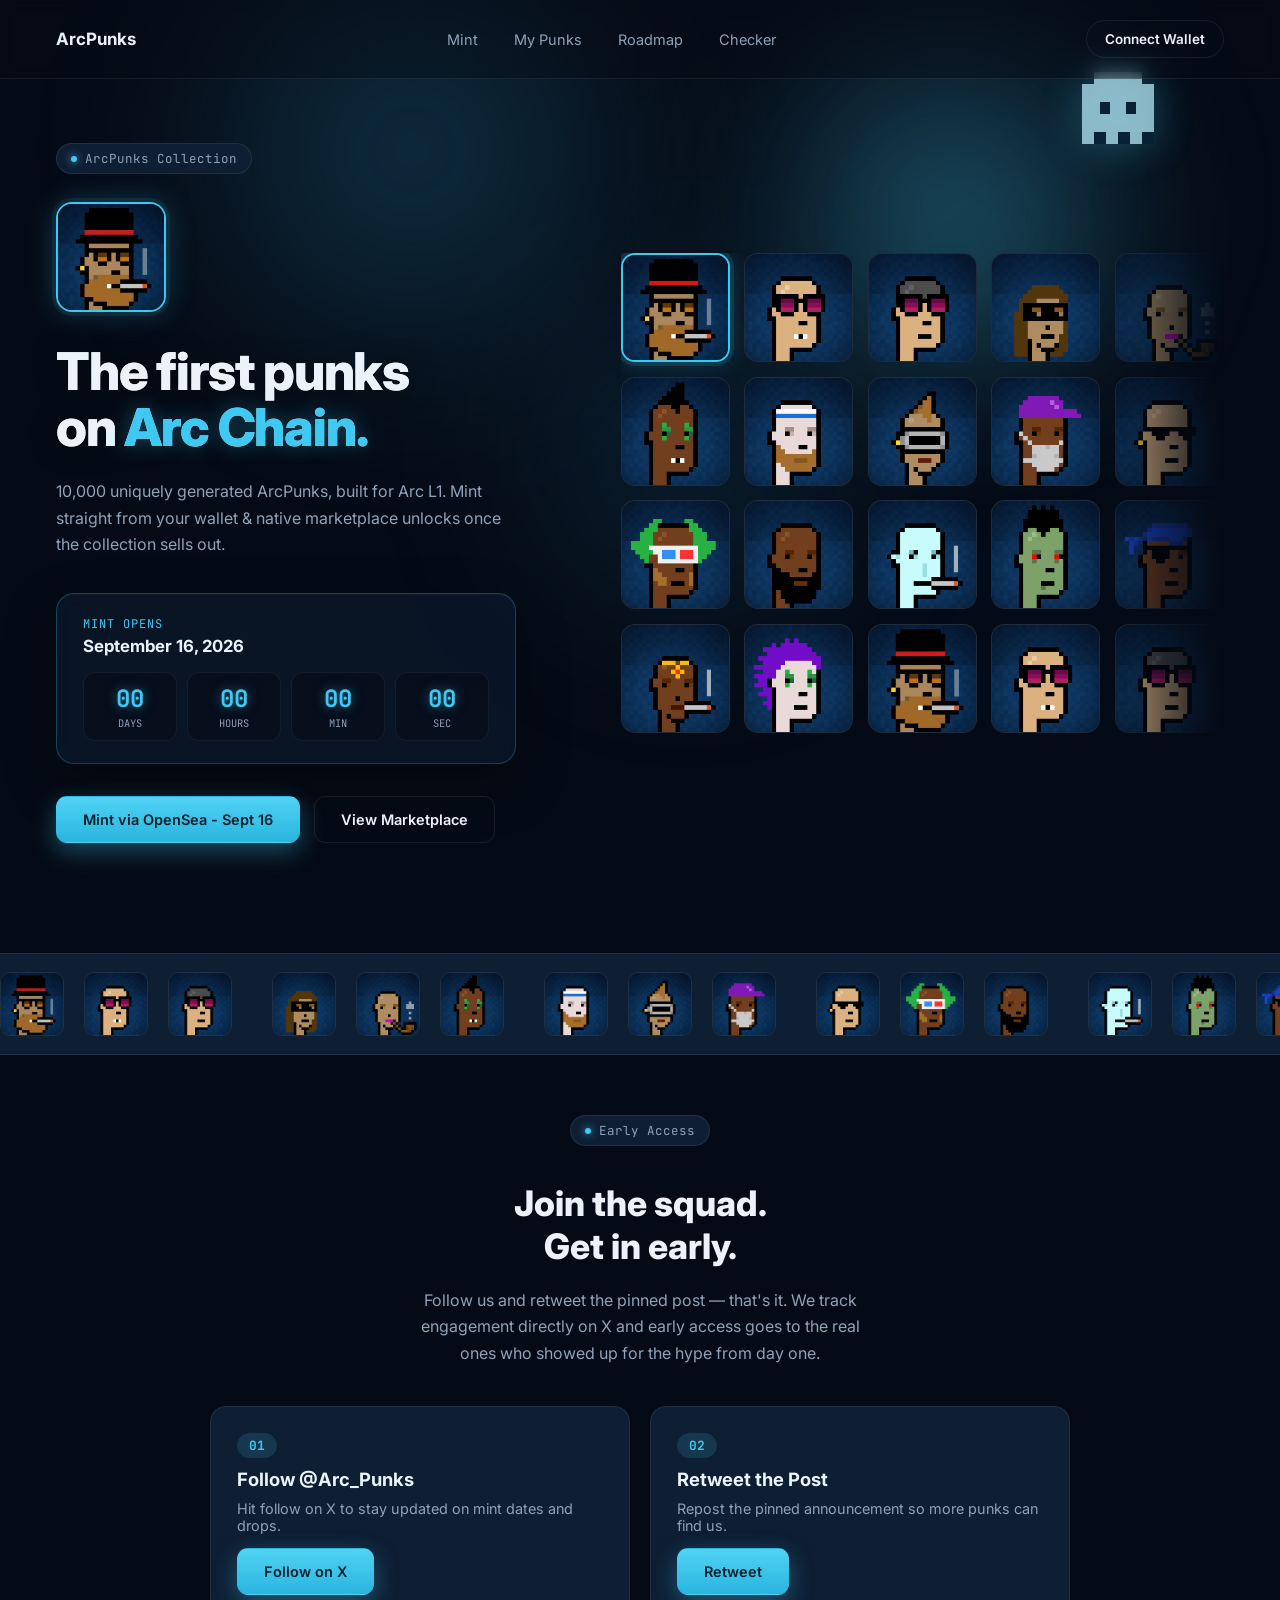
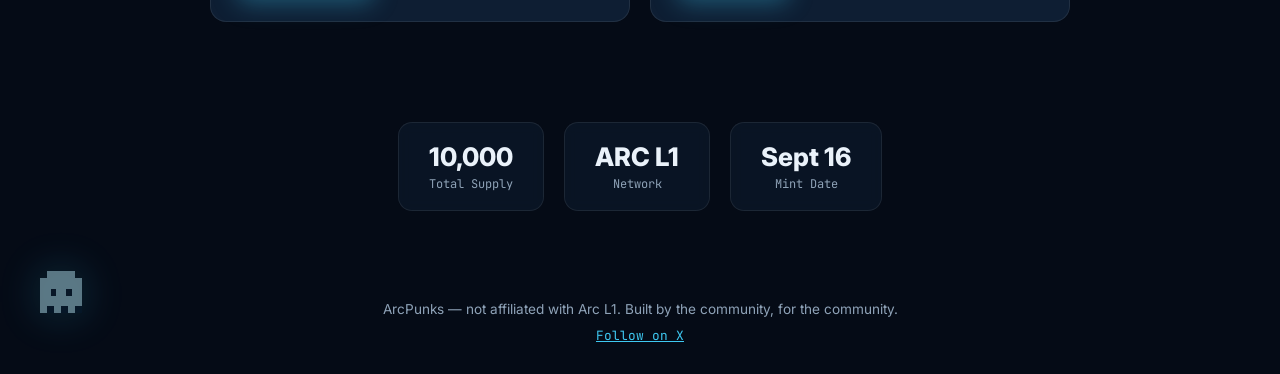
==== index.html @ 213b17a3 "Merge: keep remote versions for conflicted files" ====
<!DOCTYPE html>
<html lang="en">
<head>
  <meta charset="UTF-8">
  <meta name="viewport" content="width=device-width, initial-scale=1.0">
  <title>ArcPunks — 10,000 Punks Onchain</title>
  <link rel="icon" type="image/svg+xml" href="assets/favicon.svg">
  <link rel="preconnect" href="https://fonts.googleapis.com">
  <link href="https://fonts.googleapis.com/css2?family=Inter:wght@400;500;700;800&family=JetBrains+Mono:wght@400;500;600&display=swap" rel="stylesheet">
  <link rel="stylesheet" href="css/style.css">
  <link rel="stylesheet" href="css/home-cinematic.css">
</head>
<body>

  <div class="smoke-layer" aria-hidden="true"><span></span><span></span><span></span><span></span></div>
  <div class="wisps" id="wisps" aria-hidden="true"></div>
  <div class="ghost ghost-1" id="ghost1" aria-hidden="true"></div>
  <div class="ghost ghost-2" id="ghost2" aria-hidden="true"></div>
  <div class="sparks" id="sparks" aria-hidden="true"></div>

  <header>
    <a href="/" class="brand">ArcPunks</a>
            <nav class="nav-links" id="navLinks">
      <a href="/mint">Mint</a>
      <a href="/profile">My Punks</a>
      <a href="/roadmap">Roadmap</a>
      <a href="/whitelist">Checker</a>
    </nav>
    <button class="btn btn-outline nav-cta" id="navWalletBtn">Connect Wallet</button>
    <button class="nav-toggle" id="navToggle" aria-label="Menu">
      <span></span><span></span><span></span>
    </button>
  </header>

  <main class="hero">
    <div class="hero-content">
      <div class="eyebrow"><span class="dot"></span> ArcPunks Collection</div>

      <div class="hero-avatar">
        <img src="assets/images/punks/1.png" alt="Featured ArcPunk">
      </div>

      <h1 class="headline">The first punks<br>on <span class="accent">Arc Chain.</span></h1>

      <p class="subcopy">
        10,000 uniquely generated ArcPunks, built for Arc L1. Mint straight from your wallet &
        native marketplace unlocks once the collection sells out.
      </p>

      <div class="countdown-card">
        <p class="countdown-label">Mint opens</p>
        <p class="countdown-date">September 16, 2026</p>
        <div class="countdown-grid" id="countdownGrid">
          <div class="countdown-unit"><span class="countdown-value" id="cdDays">--</span><span class="countdown-unit-label">Days</span></div>
          <div class="countdown-unit"><span class="countdown-value" id="cdHours">--</span><span class="countdown-unit-label">Hours</span></div>
          <div class="countdown-unit"><span class="countdown-value" id="cdMinutes">--</span><span class="countdown-unit-label">Min</span></div>
          <div class="countdown-unit"><span class="countdown-value" id="cdSeconds">--</span><span class="countdown-unit-label">Sec</span></div>
        </div>
      </div>

      <div class="hero-actions">
        <a href="/mint" class="btn btn-primary">Mint via OpenSea - Sept 16</a>
        <a href="/marketplace" class="btn btn-outline">View Marketplace</a>
      </div>
    </div>

    <div class="grid-wrap">
      <div class="punk-grid" id="punkGrid"></div>
    </div>
  </main>

  <section class="marquee-wrap">
    <div class="marquee-track" id="marqueeTrack"></div>
  </section>

  <section class="community-section">
    <div class="eyebrow" style="justify-content:center; margin: 0 auto 20px;"><span class="dot"></span> Early Access</div>
    <h2 class="community-title">Join the squad.<br><span class="accent">Get in early.</span></h2>
    <p class="subcopy community-subcopy">
      Follow us and retweet the pinned post — that's it. We track engagement directly on X
      and early access goes to the real ones who showed up for the hype from day one.
    </p>

    <div class="community-cards">
      <a href="https://x.com/Arc_Punks" target="_blank" rel="noopener noreferrer" class="community-card">
        <span class="community-step">01</span>
        <h3>Follow @Arc_Punks</h3>
        <p>Hit follow on X to stay updated on mint dates and drops.</p>
        <span class="btn btn-primary community-btn">Follow on X</span>
      </a>

      <a href="https://x.com/Arc_Punks/status/2045329020724658483" target="_blank" rel="noopener noreferrer" class="community-card">
        <span class="community-step">02</span>
        <h3>Retweet the Post</h3>
        <p>Repost the pinned announcement so more punks can find us.</p>
        <span class="btn btn-primary community-btn">Retweet</span>
      </a>
    </div>
  </section>

  <section class="stats">
    <div class="stat">
      <span class="stat-value">10,000</span>
      <span class="stat-label">Total Supply</span>
    </div>
    <div class="stat">
      <span class="stat-value">ARC L1</span>
      <span class="stat-label">Network</span>
    </div>
    <div class="stat">
      <span class="stat-value">Sept 16</span>
      <span class="stat-label">Mint Date</span>
    </div>
  </section>

  <footer class="footer">
    <p>ArcPunks — not affiliated with Arc L1. Built by the community, for the community.</p>
    <a href="https://x.com/Arc_Punks" target="_blank" rel="noopener noreferrer" class="footer-social">Follow on X</a>
  </footer>

  <script src="js/effects.js"></script>
  <script src="js/wallet.js"></script>
  <script src="js/main.js"></script>
  <script src="js/home-cinematic.js"></script>
  <script src="js/countdown.js"></script>
  <script src="js/nav.js"></script>
</body>
</html>
---- css/style.css ----
* { box-sizing: border-box; margin: 0; padding: 0; }

:root {
  --bg-0: #050b16;
  --panel: #0e1e33;
  --panel-2: #0c1a2c;
  --line: rgba(255,255,255,0.08);
  --cyan: #3ec9f2;
  --cyan-soft: rgba(62,201,242,0.15);
  --text: #eaf2fa;
  --text-dim: #8fa3b8;
  --text-dimmer: #5f7285;
  --font-body: 'Inter', -apple-system, BlinkMacSystemFont, 'Segoe UI', sans-serif;
  --font-mono: 'JetBrains Mono', monospace;
}

html, body { background: var(--bg-0); color: var(--text); font-family: var(--font-body); min-height: 100vh; }
body { overflow-x: hidden; position: relative; }
a { color: inherit; text-decoration: none; }
button { font-family: inherit; }

/* ===== Ambient effects ===== */
.smoke-layer { position: fixed; inset: 0; z-index: 0; pointer-events: none; overflow: hidden; }
.smoke-layer span { position: absolute; border-radius: 50%; filter: blur(60px); mix-blend-mode: screen; opacity: 0.7; will-change: transform; }
.smoke-layer span:nth-child(1){ width:620px; height:620px; top:-160px; left:8%; background:radial-gradient(circle, rgba(30,110,140,0.55), transparent 65%); animation: drift1 26s ease-in-out infinite; }
.smoke-layer span:nth-child(2){ width:520px; height:520px; top:-60px; right:6%; background:radial-gradient(circle, rgba(45,150,180,0.5), transparent 65%); animation: drift2 32s ease-in-out infinite; }
.smoke-layer span:nth-child(3){ width:480px; height:480px; top:220px; left:35%; background:radial-gradient(circle, rgba(20,80,110,0.45), transparent 65%); animation: drift3 38s ease-in-out infinite; }
.smoke-layer span:nth-child(4){ width:400px; height:400px; top:40px; left:60%; background:radial-gradient(circle, rgba(62,201,242,0.28), transparent 65%); animation: drift1 22s ease-in-out infinite reverse; }

@keyframes drift1{ 0%,100%{transform:translate(0,0) scale(1);} 50%{transform:translate(40px,30px) scale(1.08);} }
@keyframes drift2{ 0%,100%{transform:translate(0,0) scale(1);} 50%{transform:translate(-50px,40px) scale(1.1);} }
@keyframes drift3{ 0%,100%{transform:translate(0,0) scale(1);} 50%{transform:translate(30px,-35px) scale(1.05);} }

.wisps { position: fixed; inset: 0; z-index: 1; pointer-events: none; overflow: hidden; }
.wisps span {
  position: absolute; bottom: -200px; border-radius: 50%; filter: blur(38px);
  mix-blend-mode: screen;
  background: radial-gradient(circle, rgba(120,210,235,0.35), rgba(60,150,180,0.12) 55%, transparent 75%);
  opacity: 0; animation-name: smokeRise; animation-timing-function: ease-in-out; animation-iteration-count: infinite;
}
@keyframes smokeRise{
  0%{ transform:translateY(0) translateX(0) scale(0.8) rotate(0deg); opacity:0; }
  12%{ opacity:0.55; }
  50%{ transform:translateY(-55vh) translateX(var(--wdrift,40px)) scale(1.25) rotate(6deg); opacity:0.4; }
  85%{ opacity:0.15; }
  100%{ transform:translateY(-115vh) translateX(calc(var(--wdrift,40px)*2)) scale(1.6) rotate(-4deg); opacity:0; }
}

.ghost { position: absolute; z-index: 1; pointer-events: none; filter: drop-shadow(0 0 22px rgba(62,201,242,0.45)); opacity: 0.85; }
.ghost svg { display: block; }
.ghost-1 { width: 120px; top: 60px; right: 8%; animation: floaty1 9s ease-in-out infinite; }
.ghost-2 { width: 70px; bottom: 40px; left: 2%; opacity: 0.55; animation: floaty2 11s ease-in-out infinite; }
@keyframes floaty1{ 0%,100%{transform:translateY(0) translateX(0) rotate(0deg);} 50%{transform:translateY(-22px) translateX(10px) rotate(2deg);} }
@keyframes floaty2{ 0%,100%{transform:translateY(0) translateX(0);} 50%{transform:translateY(18px) translateX(-8px);} }

.sparks { position: fixed; inset: 0; z-index: 1; pointer-events: none; overflow: hidden; }
.sparks span {
  position: absolute; bottom: -20px; width: 4px; height: 4px; border-radius: 50%;
  background: var(--cyan); box-shadow: 0 0 8px 2px rgba(62,201,242,0.8);
  opacity: 0; animation: rise 8s linear infinite;
}
@keyframes rise{ 0%{transform:translateY(0) translateX(0); opacity:0;} 10%{opacity:0.9;} 90%{opacity:0.5;} 100%{transform:translateY(-110vh) translateX(var(--drift,20px)); opacity:0;} }

@media (prefers-reduced-motion: reduce) {
  .smoke-layer span, .wisps span, .ghost, .sparks span { animation: none !important; }
}

header, main, footer { position: relative; z-index: 2; }

/* ===== Nav ===== */
header { display: flex; align-items: center; justify-content: space-between; padding: 20px 56px; border-bottom: 1px solid var(--line); flex-wrap: wrap; gap: 14px; }
.brand { display: flex; align-items: center; gap: 10px; font-weight: 700; font-size: 17px; }
.brand-mark {
  width: 34px; height: 34px; border-radius: 9px;
  background: linear-gradient(145deg,#123a52,#0a2032);
  border: 1px solid rgba(62,201,242,0.4);
  display: flex; align-items: center; justify-content: center;
  box-shadow: 0 0 16px rgba(62,201,242,0.25);
}
.brand-mark svg { width: 18px; height: 18px; }

.nav-links { display: flex; gap: 36px; font-size: 14.5px; color: var(--text-dim); }
.nav-links a { position: relative; padding: 6px 0; transition: color .2s; }
.nav-links a:hover { color: var(--text); }

.btn {
  display: inline-flex; align-items: center; gap: 8px;
  padding: 14px 26px; border-radius: 11px; font-size: 14.5px; font-weight: 600;
  cursor: pointer; border: 1px solid transparent;
  transition: transform .15s ease, box-shadow .15s ease, background .15s ease;
}
.btn:active { transform: scale(0.97); }
.btn-primary { background: linear-gradient(180deg,#4fd3f5,#2ab4de); color: #04202b; box-shadow: 0 8px 24px rgba(62,201,242,0.35); }
.btn-primary:hover { box-shadow: 0 10px 28px rgba(62,201,242,0.5); transform: translateY(-1px); }
.btn-outline { background: transparent; border: 1px solid var(--line); color: var(--text); }
.btn-outline:hover { border-color: rgba(255,255,255,0.25); background: rgba(255,255,255,0.03); }

.nav-cta { padding: 10px 18px; border-radius: 999px; font-size: 13.5px; background: var(--panel); }

.nav-toggle { display: none; flex-direction: column; gap: 5px; background: transparent; border: none; cursor: pointer; padding: 8px; }
.nav-toggle span { width: 24px; height: 2px; background: var(--text); border-radius: 2px; }

@media (max-width: 1080px) {
  header { padding: 18px 24px; }
  .nav-toggle { display: flex; }
  .nav-links { display: none; width: 100%; flex-direction: column; gap: 16px; padding-top: 14px; border-top: 1px solid var(--line); }
  .nav-links.open { display: flex; }
}

/* ===== Hero ===== */
main.hero { display: grid; grid-template-columns: 1fr 1.15fr; gap: 40px; padding: 64px 56px 90px; align-items: center; max-width: 1440px; margin: 0 auto; }

.eyebrow {
  display: inline-flex; align-items: center; gap: 8px;
  background: var(--panel); border: 1px solid var(--line);
  padding: 6px 14px; border-radius: 999px; font-size: 12.5px; color: var(--text-dim);
  margin-bottom: 28px; font-family: var(--font-mono);
}
.eyebrow .dot { width: 6px; height: 6px; border-radius: 50%; background: var(--cyan); box-shadow: 0 0 8px var(--cyan); }

.hero-avatar {
  width: 110px; height: 110px; border-radius: 16px; border: 2px solid var(--cyan);
  box-shadow: 0 0 0 4px rgba(62,201,242,0.08), 0 0 30px rgba(62,201,242,0.25);
  margin-bottom: 32px; overflow: hidden;
}
.hero-avatar img { display: block; width: 100%; height: 100%; object-fit: cover; }

.headline { font-size: 52px; line-height: 1.08; font-weight: 800; letter-spacing: -1.2px; margin-bottom: 22px; color: var(--text); }
.headline .accent { color: var(--cyan); }

.subcopy { color: var(--text-dim); font-size: 16px; line-height: 1.65; max-width: 460px; margin-bottom: 36px; }

.hero-actions { display: flex; gap: 14px; flex-wrap: wrap; }

/* ===== Grid of punks ===== */
.grid-wrap { position: relative; -webkit-mask-image: linear-gradient(to right, black 78%, transparent 100%); mask-image: linear-gradient(to right, black 78%, transparent 100%); }
.punk-grid { display: grid; grid-template-columns: repeat(5, 1fr); gap: 14px; }
.punk-card { aspect-ratio: 1/1; border-radius: 14px; background: var(--panel-2); border: 1px solid var(--line); overflow: hidden; position: relative; transition: transform .2s ease, border-color .2s ease; }
.punk-card:hover { transform: translateY(-3px); border-color: rgba(62,201,242,0.4); }
.punk-card.selected { border: 2px solid var(--cyan); box-shadow: 0 0 0 4px rgba(62,201,242,0.12), 0 0 24px rgba(62,201,242,0.25); }
.punk-card img { display: block; width: 100%; height: 100%; object-fit: cover; }

@media (max-width: 1080px) {
  main.hero { grid-template-columns: 1fr; padding: 48px 28px 64px; }
  .headline { font-size: 40px; }
  .grid-wrap { -webkit-mask-image: none; mask-image: none; }
  .punk-grid { grid-template-columns: repeat(4, 1fr); }
}
@media (max-width: 520px) {
  .punk-grid { grid-template-columns: repeat(3, 1fr); }
  .headline { font-size: 32px; }
  .hero-actions { flex-direction: column; }
}

/* ===== Marquee ===== */
.marquee-wrap { width: 100%; overflow: hidden; background: var(--panel); border-top: 1px solid var(--line); border-bottom: 1px solid var(--line); padding: 18px 0; margin: 20px 0; }
.marquee-track { display: flex; align-items: center; gap: 20px; width: max-content; animation: scroll-left 28s linear infinite; }
.marquee-item { width: 64px; height: 64px; object-fit: cover; border-radius: 10px; border: 1px solid var(--line); flex-shrink: 0; }
.marquee-text { font-family: var(--font-mono); font-weight: 600; font-size: 0.95rem; color: var(--cyan); text-transform: uppercase; white-space: nowrap; flex-shrink: 0; }
@keyframes scroll-left { from { transform: translateX(0); } to { transform: translateX(-50%); } }

/* ===== Stats ===== */
.stats { display: flex; justify-content: center; gap: 20px; padding: 20px 20px 60px; flex-wrap: wrap; }
.stat { text-align: center; background: var(--panel); border: 1px solid var(--line); border-radius: 14px; padding: 18px 30px; }
.stat-value { display: block; font-weight: 800; font-size: 1.6rem; color: var(--text); }
.stat-label { font-family: var(--font-mono); font-size: 0.75rem; color: var(--text-dim); }

/* ===== Community section ===== */
.community-section { max-width: 900px; margin: 0 auto; padding: 40px 20px 80px; text-align: center; }
.community-title { font-size: 2.2rem; font-weight: 800; line-height: 1.2; margin: 16px 0 20px; color: var(--text); }
.community-subcopy { margin: 0 auto 40px; text-align: center; }
.community-cards { display: grid; grid-template-columns: repeat(2, 1fr); gap: 20px; }
.community-card { display: flex; flex-direction: column; align-items: flex-start; gap: 10px; background: var(--panel); border: 1px solid var(--line); border-radius: 16px; padding: 26px; text-align: left; transition: transform .2s ease, border-color .2s ease; }
.community-card:hover { transform: translateY(-3px); border-color: rgba(62,201,242,0.4); }
.community-step { font-family: var(--font-mono); font-weight: 700; font-size: 0.8rem; background: var(--cyan-soft); color: var(--cyan); border-radius: 20px; padding: 4px 12px; }
.community-card h3 { font-size: 1.15rem; font-weight: 700; color: var(--text); }
.community-card p { font-size: 0.9rem; color: var(--text-dim); margin-bottom: 4px; }
.community-btn { margin-top: auto; }
@media (max-width: 768px) { .community-cards { grid-template-columns: 1fr; } }

/* ===== Mint page ===== */
.mint-page { max-width: 640px; margin: 0 auto; padding: 60px 20px 100px; text-align: center; }
.mint-headline { font-size: 2.6rem; }
.mint-subcopy { margin: 0 auto 40px; }
.mint-card { background: var(--panel); border: 1px solid var(--line); border-radius: 18px; padding: 32px; }
.progress-wrap { margin-bottom: 28px; }
.progress-bar { width: 100%; height: 8px; background: rgba(255,255,255,0.06); border-radius: 20px; overflow: hidden; margin-bottom: 10px; }
.progress-fill { height: 100%; background: var(--cyan); width: 0%; transition: width .4s ease; }
.progress-label { font-family: var(--font-mono); font-size: 0.8rem; color: var(--text-dim); }
.qty-selector { display: flex; align-items: center; justify-content: center; gap: 24px; margin-bottom: 24px; }
.qty-btn { width: 40px; height: 40px; border-radius: 10px; border: 1px solid var(--line); background: var(--panel-2); color: var(--text); font-size: 1.3rem; cursor: pointer; }
.qty-btn:hover { border-color: rgba(62,201,242,0.4); }
.qty-value { font-weight: 800; font-size: 1.6rem; min-width: 30px; color: var(--text); }
.price-row { display: flex; justify-content: space-between; font-family: var(--font-mono); font-size: 0.9rem; margin-bottom: 28px; color: var(--text-dim); }
.mint-btn { width: 100%; margin-bottom: 12px; justify-content: center; }
.mint-notify { margin-top: 20px; }

/* ===== Marketplace "soon" page ===== */
.soon-page { max-width: 640px; margin: 0 auto; padding: 60px 20px 60px; text-align: center; }
.soon-headline { font-size: 2.4rem; }
.soon-subcopy { margin: 0 auto 40px; }
.soon-mosaic { display: grid; grid-template-columns: repeat(10, 1fr); gap: 5px; width: 100%; max-width: 400px; height: 160px; margin: 0 auto 48px; }
.soon-mosaic div { border-radius: 8px; border: 1px solid var(--line); background: var(--panel); }

.notify-box { display: flex; gap: 12px; justify-content: center; flex-wrap: wrap; }
.notify-input { padding: 12px 18px; border-radius: 12px; border: 1px solid var(--line); background: var(--panel-2); color: var(--text); font-family: var(--font-body); min-width: 240px; }
.notify-input::placeholder { color: var(--text-dimmer); }
@media (max-width: 768px) { .notify-box { flex-direction: column; align-items: center; } .notify-input { width: 100%; max-width: 320px; } }

/* ===== Footer ===== */
.footer { text-align: center; padding: 30px 20px; color: var(--text-dim); font-size: 0.85rem; }
.footer-social { display: inline-block; margin-top: 10px; font-family: var(--font-mono); font-size: 0.8rem; color: var(--cyan); text-decoration: underline; }
/* Fix contraste bouton wallet connecté dans la nav */
.nav-cta.btn-primary {
  background: linear-gradient(180deg,#4fd3f5,#2ab4de);
  color: #04202b;
}

.nav-cta.btn-outline {
  background: transparent;
  color: var(--text);
}
/* Bouton mint desactive */
.btn-disabled {
  opacity: 0.5;
  cursor: not-allowed;
  box-shadow: none !important;
}
.btn-disabled:hover {
  transform: none !important;
}

/* ===== Countdown card ===== */
.countdown-card {
  background: rgba(14, 30, 51, 0.55);
  border: 1px solid rgba(62, 201, 242, 0.25);
  border-radius: 18px;
  padding: 22px 26px;
  margin-bottom: 32px;
  max-width: 460px;
  backdrop-filter: blur(10px);
  box-shadow: 0 20px 50px rgba(0, 0, 0, 0.35), inset 0 1px 0 rgba(255, 255, 255, 0.04);
}

.countdown-label {
  font-family: var(--font-mono);
  font-size: 0.75rem;
  color: var(--cyan);
  text-transform: uppercase;
  letter-spacing: 1px;
  margin-bottom: 4px;
}

.countdown-date {
  font-weight: 700;
  font-size: 1.05rem;
  color: var(--text);
  margin-bottom: 16px;
}

.countdown-grid {
  display: grid;
  grid-template-columns: repeat(4, 1fr);
  gap: 10px;
}

.countdown-unit {
  display: flex;
  flex-direction: column;
  align-items: center;
  background: rgba(5, 6, 15, 0.4);
  border: 1px solid rgba(255, 255, 255, 0.06);
  border-radius: 12px;
  padding: 10px 4px;
}

.countdown-value {
  font-family: var(--font-mono);
  font-weight: 700;
  font-size: 1.5rem;
  color: var(--cyan);
  text-shadow: 0 0 12px rgba(62, 201, 242, 0.5);
}

.countdown-unit-label {
  font-family: var(--font-mono);
  font-size: 0.65rem;
  color: var(--text-dim);
  text-transform: uppercase;
  margin-top: 2px;
}

/* ===== Polish general ===== */
.headline {
  text-shadow: 0 2px 30px rgba(0, 0, 0, 0.3);
}

.headline .accent {
  text-shadow: 0 0 20px rgba(62, 201, 242, 0.35);
}

.hero-avatar {
  position: relative;
}

.hero-avatar::before {
  content: "";
  position: absolute;
  inset: -14px;
  border-radius: 24px;
  background: radial-gradient(circle, rgba(62, 201, 242, 0.25), transparent 70%);
  z-index: -1;
  filter: blur(8px);
}

header {
  backdrop-filter: blur(8px);
  background: rgba(5, 11, 22, 0.4);
}

.stat {
  backdrop-filter: blur(6px);
  background: rgba(14, 30, 51, 0.5);
}

@media (max-width: 520px) {
  .countdown-card { padding: 18px; }
  .countdown-value { font-size: 1.2rem; }
}

/* ===== Profile page ===== */
.profile-page {
  max-width: 900px;
  margin: 0 auto;
  padding: 60px 20px 80px;
  text-align: center;
}

.profile-headline { font-size: 2.6rem; }
.profile-subcopy { margin: 0 auto 32px; }

.profile-empty {
  display: flex;
  justify-content: center;
  padding: 40px 0;
}

.profile-loading {
  font-family: var(--font-mono);
  color: var(--text-dim);
  padding: 40px 0;
}

.profile-grid {
  display: grid;
  grid-template-columns: repeat(auto-fill, minmax(160px, 1fr));
  gap: 18px;
  margin-top: 20px;
}

.profile-card {
  background: var(--panel);
  border: 1px solid var(--line);
  border-radius: 14px;
  overflow: hidden;
  transition: transform 0.2s ease, border-color 0.2s ease;
}

.profile-card:hover {
  transform: translateY(-3px);
  border-color: rgba(62, 201, 242, 0.4);
}

.profile-card img {
  width: 100%;
  aspect-ratio: 1/1;
  object-fit: cover;
  display: block;
}

.profile-card-id {
  padding: 10px;
  font-family: var(--font-mono);
  font-size: 0.85rem;
  color: var(--text-dim);
}

.profile-none {
  color: var(--text-dim);
  grid-column: 1 / -1;
  padding: 20px;
}

.profile-none a {
  color: var(--cyan);
  text-decoration: underline;
}



/* ===== Mint note (thank you + airdrop, mise en avant) ===== */
.mint-note {
  max-width: 560px;
  margin: 0 auto 32px;
  background: linear-gradient(180deg, rgba(62, 201, 242, 0.1), rgba(14, 30, 51, 0.6));
  border: 1px solid rgba(62, 201, 242, 0.4);
  border-radius: 20px;
  padding: 32px 30px;
  text-align: center;
  box-shadow: 0 0 40px rgba(62, 201, 242, 0.15), inset 0 1px 0 rgba(255,255,255,0.04);
}

.mint-note-icon {
  font-size: 2.2rem;
  margin-bottom: 10px;
}

.mint-note h3 {
  font-size: 1.3rem;
  font-weight: 800;
  color: var(--text);
  margin-bottom: 14px;
  line-height: 1.3;
}

.mint-note p {
  font-size: 0.95rem;
  color: var(--text-dim);
  line-height: 1.6;
  margin-bottom: 10px;
}

.mint-note-highlight {
  font-size: 1.05rem !important;
  font-weight: 700;
  color: var(--cyan) !important;
  text-shadow: 0 0 12px rgba(62, 201, 242, 0.35);
}

.mint-note-small {
  font-family: var(--font-mono);
  font-size: 0.75rem !important;
  color: var(--text-dimmer) !important;
  margin-top: 14px !important;
  margin-bottom: 0 !important;
}


/* ===== Roadmap ===== */
.roadmap-header {
  display: flex;
  align-items: center;
  justify-content: space-between;
  padding: 20px 56px;
  border-bottom: 1px solid var(--line);
}

.roadmap-intro {
  text-align: center;
  padding: 80px 20px 60px;
}

.roadmap-title {
  font-size: 3.2rem;
  font-weight: 800;
  line-height: 1.1;
  margin: 16px 0;
  color: var(--text);
}

.roadmap-intro-text {
  color: var(--text-dim);
  font-size: 1.05rem;
}

.roadmap-scene {
  display: flex;
  align-items: center;
  gap: 50px;
  max-width: 1100px;
  margin: 0 auto 90px;
  padding: 0 20px;
}

.roadmap-scene.reverse {
  flex-direction: row-reverse;
}

.roadmap-scene-media {
  flex: 1.2;
  min-width: 0;
  border-radius: 18px;
  overflow: hidden;
  border: 1px solid var(--line);
  box-shadow: 0 20px 50px rgba(0, 0, 0, 0.4);
}

.roadmap-scene-media img {
  width: 100%;
  height: auto;
  display: block;
}

.roadmap-scene-content {
  flex: 1;
  min-width: 0;
}

.roadmap-scene-number {
  display: inline-block;
  font-family: var(--font-mono);
  font-size: 0.8rem;
  color: var(--cyan);
  background: var(--panel);
  border: 1px solid rgba(62, 201, 242, 0.3);
  border-radius: 20px;
  padding: 5px 14px;
  margin-bottom: 14px;
}

.roadmap-scene-content h2 {
  font-size: 1.9rem;
  font-weight: 800;
  color: var(--text);
  margin-bottom: 14px;
}

.roadmap-scene-content p {
  color: var(--text-dim);
  line-height: 1.6;
  margin-bottom: 18px;
}

.roadmap-scene-content ul {
  list-style: none;
  padding: 0;
}

.roadmap-scene-content li {
  color: var(--text-dim);
  font-size: 0.92rem;
  padding-left: 22px;
  position: relative;
  margin-bottom: 10px;
}

.roadmap-scene-content li::before {
  content: "→";
  position: absolute;
  left: 0;
  color: var(--cyan);
}

@media (max-width: 900px) {
  .roadmap-scene, .roadmap-scene.reverse {
    flex-direction: column;
    gap: 24px;
    margin-bottom: 50px;
  }
  .roadmap-title { font-size: 2.2rem; }
  .roadmap-header { padding: 16px 20px; }
}




/* ===== Whitelist — simple ===== */
.whitelist-page {
  max-width: 560px;
  margin: 0 auto;
  padding: 60px 20px 100px;
  text-align: center;
}

.whitelist-headline { font-size: 2.4rem; margin-bottom: 12px; }
.whitelist-subcopy { margin: 0 auto 32px; }

.whitelist-simple-steps {
  text-align: left;
  list-style: decimal;
  padding-left: 20px;
  margin: 0 auto 40px;
  max-width: 420px;
  color: var(--text-dim);
}

.whitelist-simple-steps li {
  margin-bottom: 10px;
  line-height: 1.5;
}

.whitelist-simple-steps a {
  color: var(--cyan);
  text-decoration: underline;
}

.whitelist-form-card {
  background: var(--panel);
  border: 1px solid var(--line);
  border-radius: 16px;
  padding: 28px;
  text-align: left;
}

#whitelistForm {
  display: flex;
  flex-direction: column;
  gap: 12px;
}

#whitelistForm input {
  padding: 12px 16px;
  border-radius: 10px;
  border: 1px solid var(--line);
  background: var(--panel-2);
  color: var(--text);
  font-family: var(--font-body);
}

#whitelistForm input::placeholder { color: var(--text-dimmer); }

#whitelistForm button {
  justify-content: center;
  margin-top: 4px;
}

.whitelist-success {
  text-align: center;
  padding: 10px 0;
  color: var(--cyan);
  font-size: 0.95rem;
}

.whitelist-form-status {
  text-align: center;
  margin-top: 10px;
  font-size: 0.88rem;
}

.whitelist-form-status.error { color: #ff6b6b; }

/* ===== Whitelist page ===== */
.whitelist-page {
  max-width: 800px;
  margin: 0 auto;
  padding: 60px 20px 100px;
  text-align: center;
}

.whitelist-headline { font-size: 2.6rem; margin-bottom: 14px; }
.whitelist-subcopy { margin: 0 auto 40px; }

.whitelist-steps {
  display: grid;
  grid-template-columns: repeat(3, 1fr);
  gap: 16px;
  margin-bottom: 40px;
}

.whitelist-step-card {
  display: block;
  background: var(--panel);
  border: 1px solid var(--line);
  border-radius: 16px;
  padding: 22px 18px;
  text-align: left;
  transition: transform 0.2s ease, border-color 0.2s ease;
}

.whitelist-step-card:hover {
  transform: translateY(-3px);
  border-color: rgba(62, 201, 242, 0.4);
}

.whitelist-step-card h3 {
  font-size: 1rem;
  font-weight: 700;
  color: var(--text);
  margin: 10px 0 6px;
}

.whitelist-step-card p {
  font-size: 0.85rem;
  color: var(--text-dim);
}

.whitelist-form-card {
  background: var(--panel);
  border: 1px solid var(--line);
  border-radius: 18px;
  padding: 32px;
  text-align: left;
}

.whitelist-form-card h3 {
  font-size: 1.2rem;
  font-weight: 700;
  color: var(--text);
  margin-bottom: 18px;
  text-align: center;
}

#whitelistForm {
  display: flex;
  flex-direction: column;
  gap: 14px;
}

#whitelistForm input {
  padding: 12px 16px;
  border-radius: 12px;
  border: 1px solid var(--line);
  background: var(--panel-2);
  color: var(--text);
  font-family: var(--font-body);
}

#whitelistForm input::placeholder { color: var(--text-dimmer); }

.whitelist-form-status {
  text-align: center;
  margin-top: 14px;
  font-size: 0.9rem;
}

.whitelist-form-status.success { color: var(--cyan); }
.whitelist-form-status.error { color: #ff6b6b; }

@media (max-width: 700px) {
  .whitelist-steps { grid-template-columns: 1fr; }
}

/* ===== Whitelist checker ===== */
.whitelist-checker-card {
  max-width: 480px;
  margin: 0 auto;
  background: var(--panel);
  border: 1px solid var(--line);
  border-radius: 16px;
  padding: 28px;
}

#checkWalletInput {
  width: 100%;
  padding: 14px 16px;
  border-radius: 12px;
  border: 1px solid var(--line);
  background: var(--panel-2);
  color: var(--text);
  font-family: var(--font-mono);
  margin-bottom: 14px;
}

#checkWalletInput::placeholder { color: var(--text-dimmer); }

.whitelist-checker-card .btn {
  width: 100%;
  justify-content: center;
}

.whitelist-check-result {
  text-align: center;
  margin-top: 16px;
  font-weight: 700;
  font-size: 1rem;
}

.whitelist-check-result.success { color: var(--cyan); }
.whitelist-check-result.error { color: #ff6b6b; }

/* ===== Whitelist celebration ===== */
.confetti-container {
  position: fixed;
  inset: 0;
  pointer-events: none;
  z-index: 9999;
  overflow: hidden;
}

.confetti-piece {
  position: absolute;
  top: -20px;
  width: 10px;
  height: 10px;
  border-radius: 2px;
  animation-name: confetti-fall;
  animation-timing-function: ease-in;
  animation-fill-mode: forwards;
}

@keyframes confetti-fall {
  0% { transform: translateY(0) rotate(0deg); opacity: 1; }
  100% { transform: translateY(105vh) rotate(720deg); opacity: 0.3; }
}

.whitelist-checker-card.celebrate {
  animation: celebrate-pulse 0.6s ease;
  border-color: var(--cyan);
  box-shadow: 0 0 40px rgba(62, 201, 242, 0.35);
}

@keyframes celebrate-pulse {
  0% { transform: scale(1); }
  30% { transform: scale(1.04); }
  100% { transform: scale(1); }
}

.whitelist-check-result.success strong {
  font-size: 1.15rem;
}

@media (prefers-reduced-motion: reduce) {
  .confetti-piece { animation: none !important; display: none; }
  .whitelist-checker-card.celebrate { animation: none !important; }
}
---- css/home-cinematic.css ----
﻿/* ==========================================================================
   Home Cinematic — hero reveal + scroll-triggered sections
   Scoped so it only affects the homepage.
   ========================================================================== */

:root {
  --hc-accent: #3ec9f2;
}

/* ---------- Hero: orchestrated load-in ---------- */

.hero .eyebrow,
.hero-avatar,
.hero .headline,
.hero .subcopy,
.hero .countdown-card,
.hero-actions {
  opacity: 0;
  filter: blur(6px);
  transform: translateY(28px);
  animation: hc-rise 1s cubic-bezier(.16,1,.3,1) forwards;
}

.hero .eyebrow { animation-delay: .05s; }
.hero-avatar { animation-delay: .15s; }
.hero .headline { animation-delay: .3s; }
.hero .subcopy { animation-delay: .5s; }
.hero .countdown-card { animation-delay: .65s; }
.hero-actions { animation-delay: .8s; }

@keyframes hc-rise {
  to { opacity: 1; filter: blur(0); transform: translateY(0); }
}

/* Title light sweep, once, after rise-in */
.headline {
  position: relative;
  background-image: linear-gradient(100deg,
    currentColor 40%,
    color-mix(in srgb, var(--hc-accent) 70%, white) 50%,
    currentColor 60%);
  background-size: 300% 100%;
  background-position: 100% 0;
  -webkit-background-clip: text;
  background-clip: text;
  animation: hc-rise 1s cubic-bezier(.16,1,.3,1) forwards,
             hc-title-sweep 1.5s ease-out 1.1s forwards;
}

@keyframes hc-title-sweep {
  to { background-position: 0% 0; }
}

/* Hero avatar: soft breathing glow */
.hero-avatar {
  animation: hc-rise 1s cubic-bezier(.16,1,.3,1) forwards,
             hc-avatar-glow 3.5s ease-in-out 1.2s infinite;
}

@keyframes hc-avatar-glow {
  0%, 100% { box-shadow: 0 0 0 4px rgba(62,201,242,0.08), 0 0 30px rgba(62,201,242,0.25); }
  50% { box-shadow: 0 0 0 4px rgba(62,201,242,0.15), 0 0 46px rgba(62,201,242,0.4); }
}

/* Punk grid: staggered fade-in */
.punk-grid .punk-card {
  opacity: 0;
  transform: translateY(16px) scale(0.96);
  animation: hc-card-in 0.6s cubic-bezier(.16,1,.3,1) forwards;
}

.punk-grid .punk-card:nth-child(1) { animation-delay: .9s; }
.punk-grid .punk-card:nth-child(2) { animation-delay: .95s; }
.punk-grid .punk-card:nth-child(3) { animation-delay: 1.0s; }
.punk-grid .punk-card:nth-child(4) { animation-delay: 1.05s; }
.punk-grid .punk-card:nth-child(5) { animation-delay: 1.1s; }
.punk-grid .punk-card:nth-child(6) { animation-delay: 1.15s; }
.punk-grid .punk-card:nth-child(7) { animation-delay: 1.2s; }
.punk-grid .punk-card:nth-child(8) { animation-delay: 1.25s; }
.punk-grid .punk-card:nth-child(9) { animation-delay: 1.3s; }
.punk-grid .punk-card:nth-child(10) { animation-delay: 1.35s; }
.punk-grid .punk-card:nth-child(n+11) { animation-delay: 1.4s; }

@keyframes hc-card-in {
  to { opacity: 1; transform: translateY(0) scale(1); }
}

/* ---------- Scroll-revealed sections ---------- */

.community-section,
.stats {
  opacity: 0;
  transform: translateY(36px);
  transition: opacity .9s cubic-bezier(.16,1,.3,1), transform .9s cubic-bezier(.16,1,.3,1);
}

.community-section.hc-in,
.stats.hc-in {
  opacity: 1;
  transform: translateY(0);
}

.community-card {
  opacity: 0;
  transform: translateY(24px);
  transition: opacity .7s ease, transform .7s ease;
}

.community-section.hc-in .community-card:nth-child(1) { transition-delay: .1s; }
.community-section.hc-in .community-card:nth-child(2) { transition-delay: .25s; }

.community-section.hc-in .community-card {
  opacity: 1;
  transform: translateY(0);
}

.stat {
  opacity: 0;
  transform: translateY(20px) scale(0.95);
  transition: opacity .6s ease, transform .6s ease;
}

.stats.hc-in .stat:nth-child(1) { transition-delay: .05s; }
.stats.hc-in .stat:nth-child(2) { transition-delay: .18s; }
.stats.hc-in .stat:nth-child(3) { transition-delay: .31s; }

.stats.hc-in .stat {
  opacity: 1;
  transform: translateY(0) scale(1);
}

/* Countdown numbers: quiet pulse on the seconds tick */
.countdown-value {
  transition: text-shadow 0.2s ease;
}

/* ---------- Respect reduced motion ---------- */
@media (prefers-reduced-motion: reduce) {
  .hero .eyebrow,
  .hero-avatar,
  .hero .headline,
  .hero .subcopy,
  .hero .countdown-card,
  .hero-actions,
  .punk-grid .punk-card,
  .community-section,
  .stats,
  .community-card,
  .stat {
    animation: none !important;
    transition: none !important;
    opacity: 1 !important;
    filter: none !important;
    transform: none !important;
  }
}
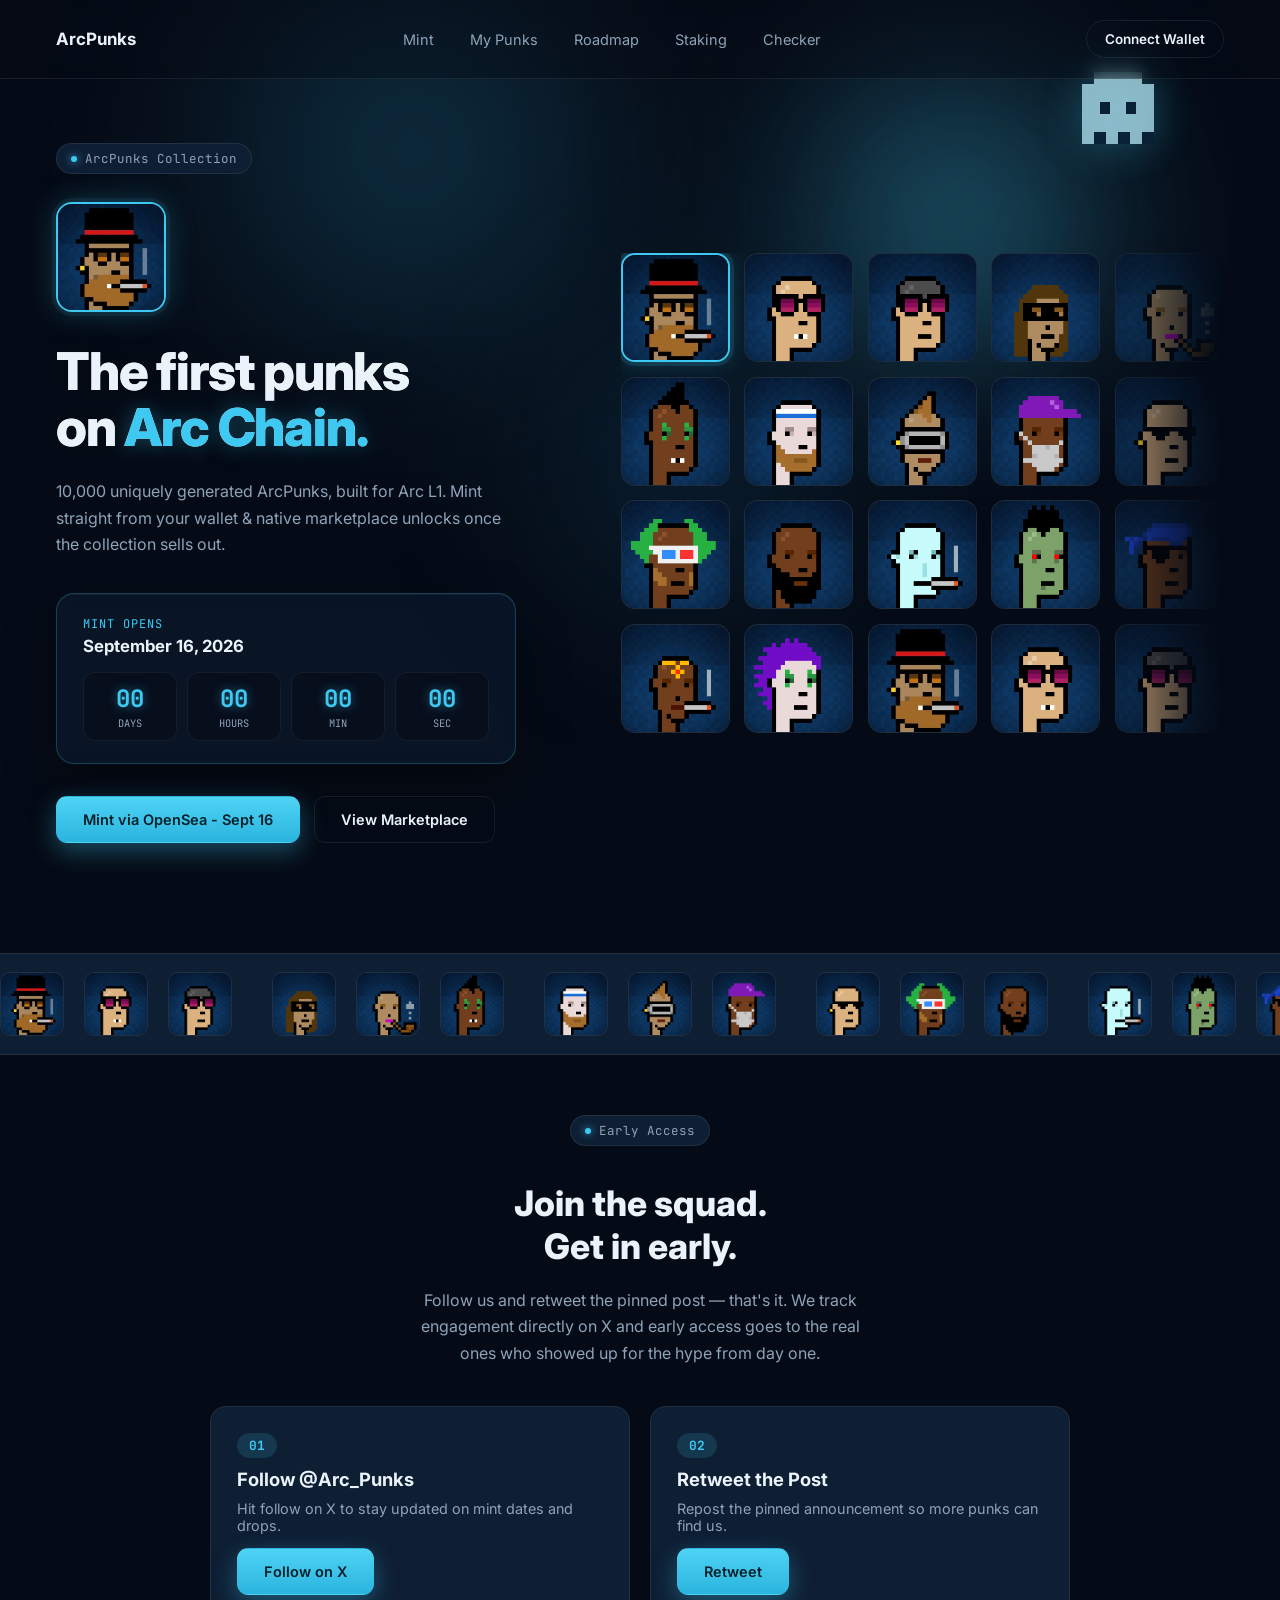
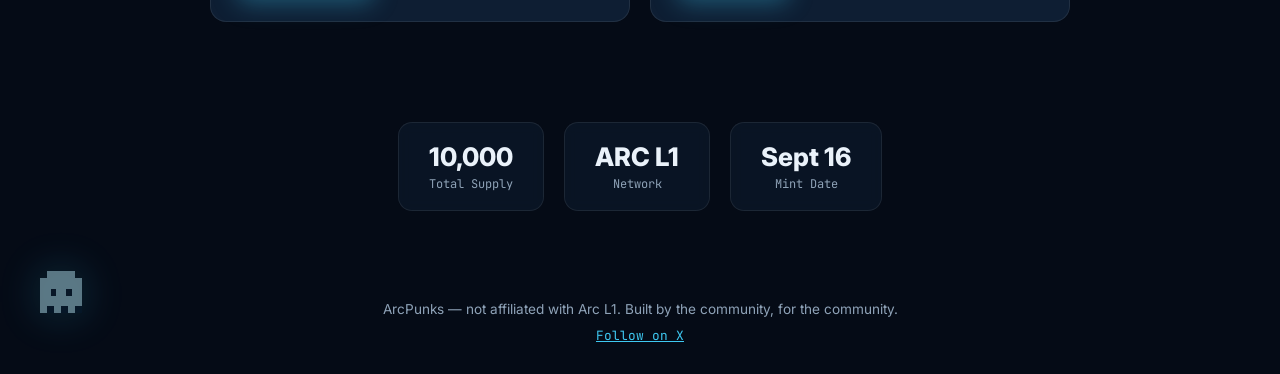
==== commit 6fb90a5c: "Restore staking reactor CSS and add nav link" ====
--- a/index.html
+++ b/index.html
@@ -24,6 +24,7 @@
       <a href="/mint">Mint</a>
       <a href="/profile">My Punks</a>
       <a href="/roadmap">Roadmap</a>
+      <a href="/staking">Staking</a>
       <a href="/whitelist">Checker</a>
     </nav>
     <button class="btn btn-outline nav-cta" id="navWalletBtn">Connect Wallet</button>
--- a/css/style.css
+++ b/css/style.css
@@ -813,3 +813,416 @@
   .confetti-piece { animation: none !important; display: none; }
   .whitelist-checker-card.celebrate { animation: none !important; }
 }
+
+/* ===== Staking Reactor — mechanical factory theme ===== */
+.reactor-page {
+  max-width: 1000px;
+  margin: 0 auto;
+  padding: 60px 20px 100px;
+  text-align: center;
+}
+
+.staking-headline { font-size: 2.6rem; margin-bottom: 14px; }
+.staking-subcopy { margin: 0 auto 40px; max-width: 520px; }
+
+.reactor-core-wrap {
+  position: relative;
+  width: 320px;
+  height: 320px;
+  margin: 0 auto 40px;
+}
+
+.reactor-svg {
+  width: 100%;
+  height: 100%;
+  color: var(--cyan);
+}
+
+.reactor-ring-outer {
+  fill: none;
+  stroke: var(--line);
+  stroke-width: 1.5;
+}
+
+.reactor-ring-dash {
+  fill: none;
+  stroke: rgba(62, 201, 242, 0.4);
+  stroke-width: 2;
+  stroke-dasharray: 4 10;
+  transform-origin: 200px 200px;
+  animation: reactor-dash-spin 30s linear infinite;
+}
+
+.reactor-ring-mid {
+  fill: none;
+  stroke: rgba(255,255,255,0.08);
+  stroke-width: 1;
+}
+
+@keyframes reactor-dash-spin {
+  to { transform: rotate(360deg); }
+}
+
+.gear-group {
+  animation: reactor-spin 14s linear infinite;
+}
+
+.gear-fast-rev {
+  animation: reactor-spin-rev 9s linear infinite;
+}
+
+@keyframes reactor-spin {
+  to { transform: rotate(360deg); }
+}
+@keyframes reactor-spin-rev {
+  to { transform: rotate(-360deg); }
+}
+
+.gear-shape circle {
+  stroke: rgba(62, 201, 242, 0.55);
+}
+
+.gear-dot {
+  fill: var(--cyan);
+  filter: drop-shadow(0 0 4px rgba(62,201,242,0.8));
+}
+
+.reactor-core-glow {
+  fill: rgba(62, 201, 242, 0.12);
+  animation: reactor-pulse 2.6s ease-in-out infinite;
+}
+
+.reactor-core-inner {
+  fill: rgba(14, 30, 51, 0.85);
+  stroke: rgba(62, 201, 242, 0.5);
+  stroke-width: 1.5;
+}
+
+@keyframes reactor-pulse {
+  0%, 100% { opacity: 0.5; r: 88; }
+  50% { opacity: 0.9; r: 96; }
+}
+
+.reactor-center-readout {
+  position: absolute;
+  top: 50%;
+  left: 50%;
+  transform: translate(-50%, -50%);
+  display: flex;
+  flex-direction: column;
+  align-items: center;
+  gap: 2px;
+  pointer-events: none;
+}
+
+.reactor-center-label {
+  font-family: var(--font-mono);
+  font-size: 0.7rem;
+  color: var(--text-dim);
+  text-transform: uppercase;
+  letter-spacing: 1px;
+}
+
+.reactor-center-value {
+  font-family: var(--font-mono);
+  font-weight: 800;
+  font-size: 1.9rem;
+  color: var(--text);
+  text-shadow: 0 0 18px rgba(62, 201, 242, 0.5);
+}
+
+.pipe {
+  position: absolute;
+  top: 50%;
+  width: 60px;
+  height: 6px;
+  background: linear-gradient(90deg, transparent, rgba(62,201,242,0.5), transparent);
+  background-size: 20px 100%;
+  animation: pipe-flow 1.2s linear infinite;
+}
+
+.pipe-left { left: -60px; }
+.pipe-right { right: -60px; }
+
+@keyframes pipe-flow {
+  from { background-position: 0 0; }
+  to { background-position: 20px 0; }
+}
+
+/* Reactor control panel (stats) */
+.reactor-panel {
+  display: flex;
+  align-items: center;
+  justify-content: center;
+  gap: 0;
+  max-width: 720px;
+  margin: 0 auto 40px;
+  background: linear-gradient(180deg, rgba(14,30,51,0.7), rgba(10,20,36,0.5));
+  border: 1px solid rgba(62, 201, 242, 0.2);
+  border-radius: 20px;
+  padding: 22px 10px;
+  box-shadow: inset 0 1px 0 rgba(255,255,255,0.04), 0 20px 40px rgba(0,0,0,0.3);
+}
+
+.reactor-panel-item {
+  flex: 1;
+  display: flex;
+  align-items: center;
+  gap: 12px;
+  justify-content: center;
+  padding: 0 12px;
+}
+
+.reactor-panel-divider {
+  width: 1px;
+  height: 44px;
+  background: linear-gradient(180deg, transparent, rgba(62,201,242,0.3), transparent);
+}
+
+.reactor-panel-icon {
+  width: 38px;
+  height: 38px;
+  border-radius: 10px;
+  background: rgba(62, 201, 242, 0.08);
+  border: 1px solid rgba(62, 201, 242, 0.25);
+  display: flex;
+  align-items: center;
+  justify-content: center;
+  color: var(--cyan);
+  flex-shrink: 0;
+}
+
+.reactor-panel-icon svg {
+  width: 18px;
+  height: 18px;
+}
+
+.reactor-panel-text {
+  display: flex;
+  flex-direction: column;
+  align-items: flex-start;
+  gap: 1px;
+}
+
+.reactor-panel-value {
+  font-family: var(--font-mono);
+  font-weight: 800;
+  font-size: 1.4rem;
+  color: var(--text);
+  line-height: 1;
+}
+
+.reactor-panel-label {
+  font-family: var(--font-mono);
+  font-size: 0.68rem;
+  color: var(--text-dim);
+  text-transform: uppercase;
+  letter-spacing: 0.5px;
+  white-space: nowrap;
+}
+
+.staking-connect-prompt,
+.staking-approval-prompt {
+  display: flex;
+  flex-direction: column;
+  align-items: center;
+  gap: 14px;
+  padding: 30px 0;
+}
+
+.staking-approval-prompt p {
+  color: var(--text-dim);
+}
+
+.conveyor-divider {
+  width: 100%;
+  height: 14px;
+  overflow: hidden;
+  margin: 40px 0;
+  border-top: 1px solid var(--line);
+  border-bottom: 1px solid var(--line);
+  background: var(--panel-2);
+}
+
+.conveyor-track {
+  width: 200%;
+  height: 100%;
+  background-image: repeating-linear-gradient(
+    -45deg,
+    rgba(62,201,242,0.25) 0px,
+    rgba(62,201,242,0.25) 8px,
+    transparent 8px,
+    transparent 16px
+  );
+  animation: conveyor-move 3s linear infinite;
+}
+
+@keyframes conveyor-move {
+  from { transform: translateX(0); }
+  to { transform: translateX(-22.6px); }
+}
+
+.staking-section {
+  margin-bottom: 20px;
+  text-align: left;
+}
+
+.staking-section-title {
+  font-size: 1.25rem;
+  font-weight: 800;
+  color: var(--text);
+  margin-bottom: 20px;
+}
+
+.staking-section-title span {
+  font-family: var(--font-mono);
+  font-size: 0.82rem;
+  color: var(--text-dim);
+  font-weight: 400;
+}
+
+.staking-grid {
+  display: grid;
+  grid-template-columns: repeat(auto-fill, minmax(190px, 1fr));
+  gap: 16px;
+}
+
+.staking-card {
+  position: relative;
+  background: linear-gradient(180deg, rgba(20,38,62,0.6), var(--panel));
+  border: 1px solid var(--line);
+  border-radius: 14px;
+  padding: 18px;
+  transition: border-color 0.2s ease, box-shadow 0.2s ease;
+}
+
+.staking-card.staked {
+  border-color: rgba(62, 201, 242, 0.45);
+  box-shadow: 0 0 24px rgba(62, 201, 242, 0.12), inset 0 0 20px rgba(62,201,242,0.05);
+}
+
+.staking-card.staked::before {
+  content: "";
+  position: absolute;
+  top: 0; left: 14px; right: 14px;
+  height: 2px;
+  background: linear-gradient(90deg, transparent, var(--cyan), transparent);
+  animation: slot-scan 2.4s ease-in-out infinite;
+}
+
+@keyframes slot-scan {
+  0%, 100% { opacity: 0.3; }
+  50% { opacity: 1; }
+}
+
+.staking-card-header {
+  display: flex;
+  justify-content: space-between;
+  align-items: center;
+  margin-bottom: 12px;
+}
+
+.staking-card-id {
+  font-family: var(--font-mono);
+  font-size: 0.85rem;
+  color: var(--text);
+  font-weight: 600;
+}
+
+.staking-reward-display {
+  text-align: center;
+  margin-bottom: 14px;
+  padding: 12px 0;
+  background: rgba(5, 6, 15, 0.4);
+  border-radius: 10px;
+  border: 1px solid rgba(62,201,242,0.15);
+}
+
+.staking-reward-value {
+  display: block;
+  font-family: var(--font-mono);
+  font-weight: 700;
+  font-size: 1.1rem;
+  color: var(--cyan);
+  text-shadow: 0 0 10px rgba(62, 201, 242, 0.5);
+}
+
+.staking-reward-unit {
+  font-size: 0.66rem;
+  color: var(--text-dim);
+  text-transform: uppercase;
+  letter-spacing: 0.5px;
+}
+
+.staking-card-actions {
+  display: flex;
+  gap: 8px;
+}
+
+.staking-btn-sm {
+  flex: 1;
+  padding: 8px 10px;
+  font-size: 0.8rem;
+  justify-content: center;
+}
+
+.staking-stake-btn { width: 100%; margin-top: 4px; }
+
+.staking-lock-status {
+  text-align: center;
+  font-size: 0.72rem;
+  margin-top: 10px;
+  font-family: var(--font-mono);
+  color: var(--text-dim);
+}
+
+.staking-lock-status.unlocked { color: var(--cyan); }
+.staking-lock-status.locked { color: #e8b84e; }
+
+.staking-empty-msg {
+  color: var(--text-dim);
+  font-size: 0.9rem;
+  padding: 20px 0;
+}
+
+.staking-manual {
+  margin-top: 24px;
+  padding-top: 20px;
+  border-top: 1px solid var(--line);
+}
+
+.staking-manual p {
+  color: var(--text-dim);
+  font-size: 0.85rem;
+  margin-bottom: 10px;
+}
+
+.staking-manual-row {
+  display: flex;
+  gap: 10px;
+  max-width: 320px;
+}
+
+.staking-manual-row input {
+  flex: 1;
+  padding: 10px 14px;
+  border-radius: 10px;
+  border: 1px solid var(--line);
+  background: var(--panel-2);
+  color: var(--text);
+  font-family: var(--font-mono);
+}
+
+@media (max-width: 700px) {
+  .reactor-panel { flex-direction: column; gap: 16px; padding: 20px; }
+  .reactor-panel-divider { width: 80%; height: 1px; }
+  .reactor-panel-item { width: 100%; justify-content: flex-start; }
+  .reactor-core-wrap { width: 260px; height: 260px; }
+  .pipe { display: none; }
+}
+
+@media (prefers-reduced-motion: reduce) {
+  .gear-group, .reactor-ring-dash, .reactor-core-glow, .pipe, .conveyor-track, .staking-card.staked::before {
+    animation: none !important;
+  }
+}
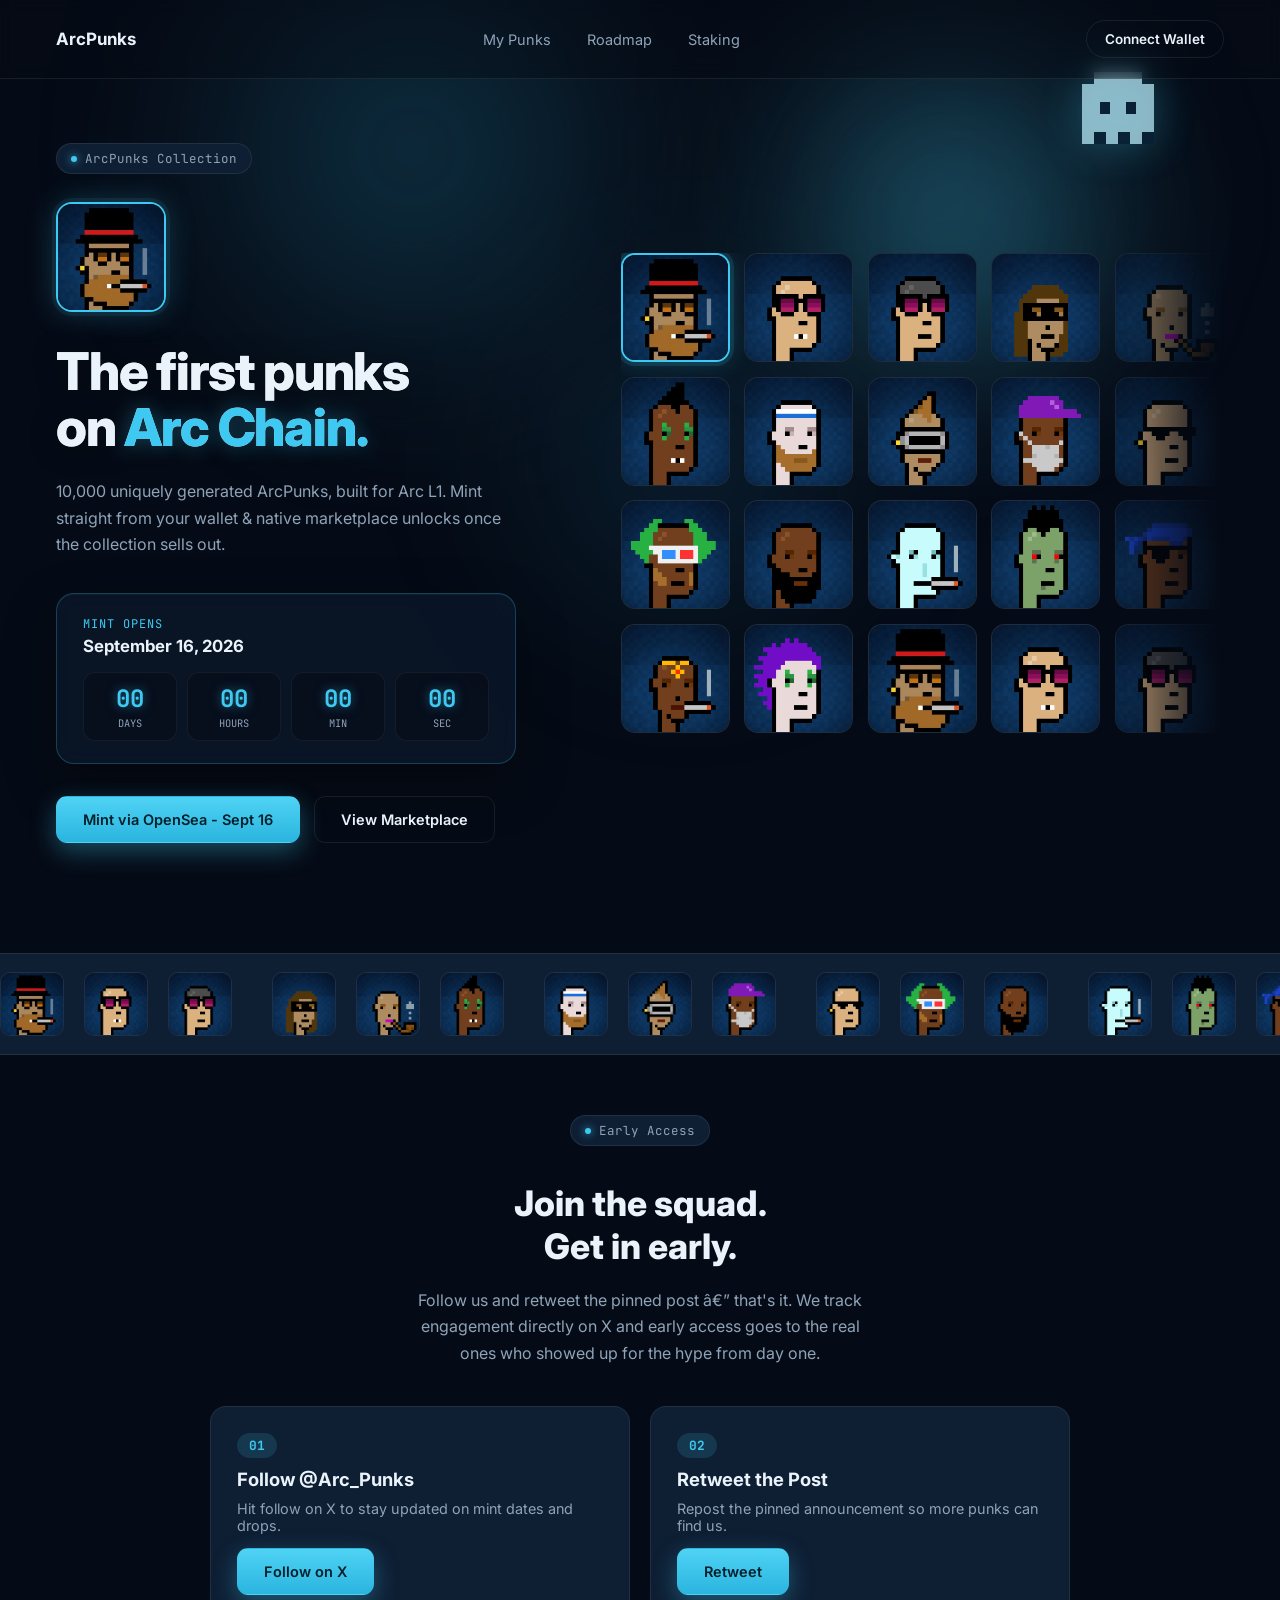
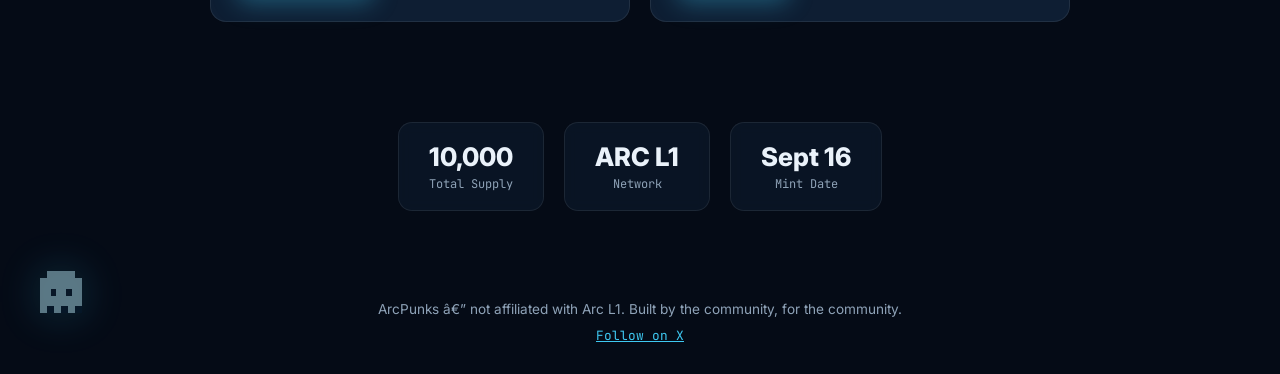
==== commit 7673d2ac: "Remove Mint and Checker from nav, mint is sold out" ====
--- a/index.html
+++ b/index.html
@@ -3,7 +3,7 @@
 <head>
   <meta charset="UTF-8">
   <meta name="viewport" content="width=device-width, initial-scale=1.0">
-  <title>ArcPunks — 10,000 Punks Onchain</title>
+  <title>ArcPunks â€” 10,000 Punks Onchain</title>
   <link rel="icon" type="image/svg+xml" href="assets/favicon.svg">
   <link rel="preconnect" href="https://fonts.googleapis.com">
   <link href="https://fonts.googleapis.com/css2?family=Inter:wght@400;500;700;800&family=JetBrains+Mono:wght@400;500;600&display=swap" rel="stylesheet">
@@ -21,11 +21,9 @@
   <header>
     <a href="/" class="brand">ArcPunks</a>
             <nav class="nav-links" id="navLinks">
-      <a href="/mint">Mint</a>
       <a href="/profile">My Punks</a>
       <a href="/roadmap">Roadmap</a>
       <a href="/staking">Staking</a>
-      <a href="/whitelist">Checker</a>
     </nav>
     <button class="btn btn-outline nav-cta" id="navWalletBtn">Connect Wallet</button>
     <button class="nav-toggle" id="navToggle" aria-label="Menu">
@@ -78,7 +76,7 @@
     <div class="eyebrow" style="justify-content:center; margin: 0 auto 20px;"><span class="dot"></span> Early Access</div>
     <h2 class="community-title">Join the squad.<br><span class="accent">Get in early.</span></h2>
     <p class="subcopy community-subcopy">
-      Follow us and retweet the pinned post — that's it. We track engagement directly on X
+      Follow us and retweet the pinned post â€” that's it. We track engagement directly on X
       and early access goes to the real ones who showed up for the hype from day one.
     </p>
 
@@ -115,7 +113,7 @@
   </section>
 
   <footer class="footer">
-    <p>ArcPunks — not affiliated with Arc L1. Built by the community, for the community.</p>
+    <p>ArcPunks â€” not affiliated with Arc L1. Built by the community, for the community.</p>
     <a href="https://x.com/Arc_Punks" target="_blank" rel="noopener noreferrer" class="footer-social">Follow on X</a>
   </footer>
 
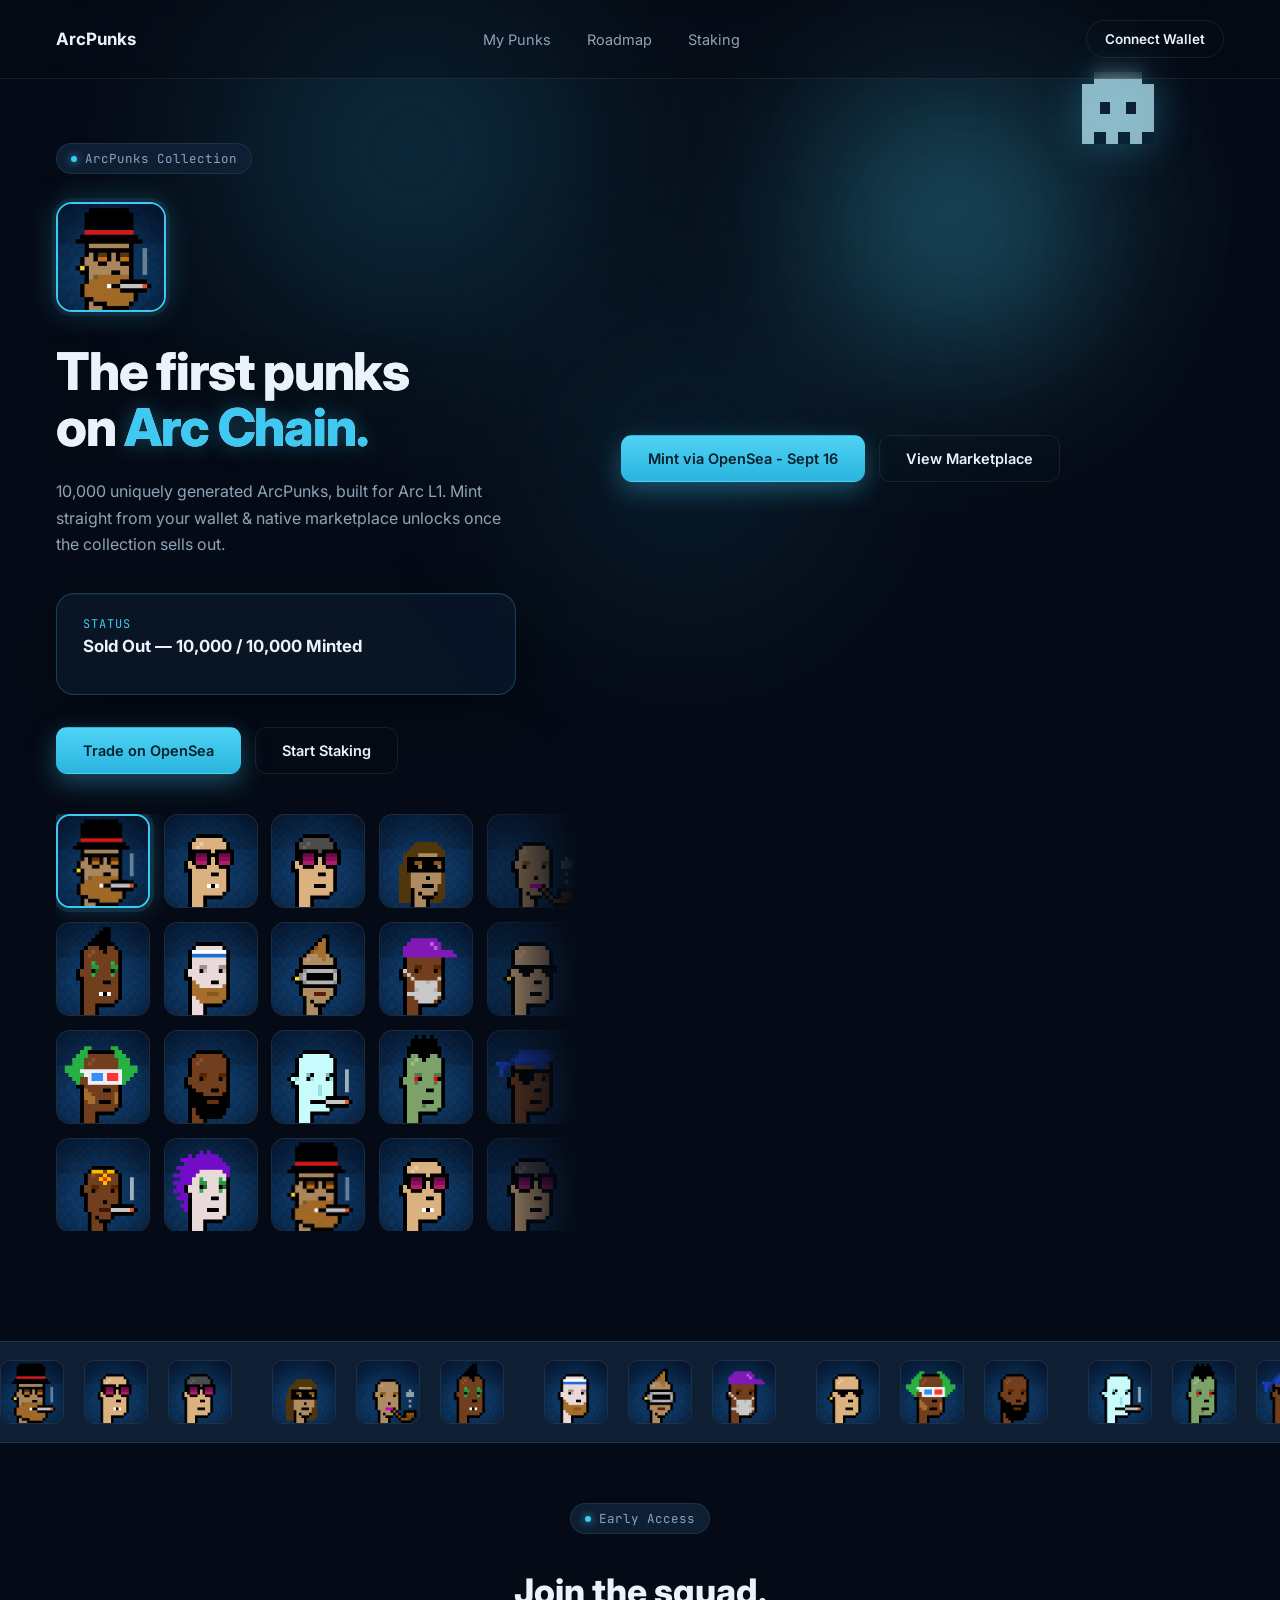
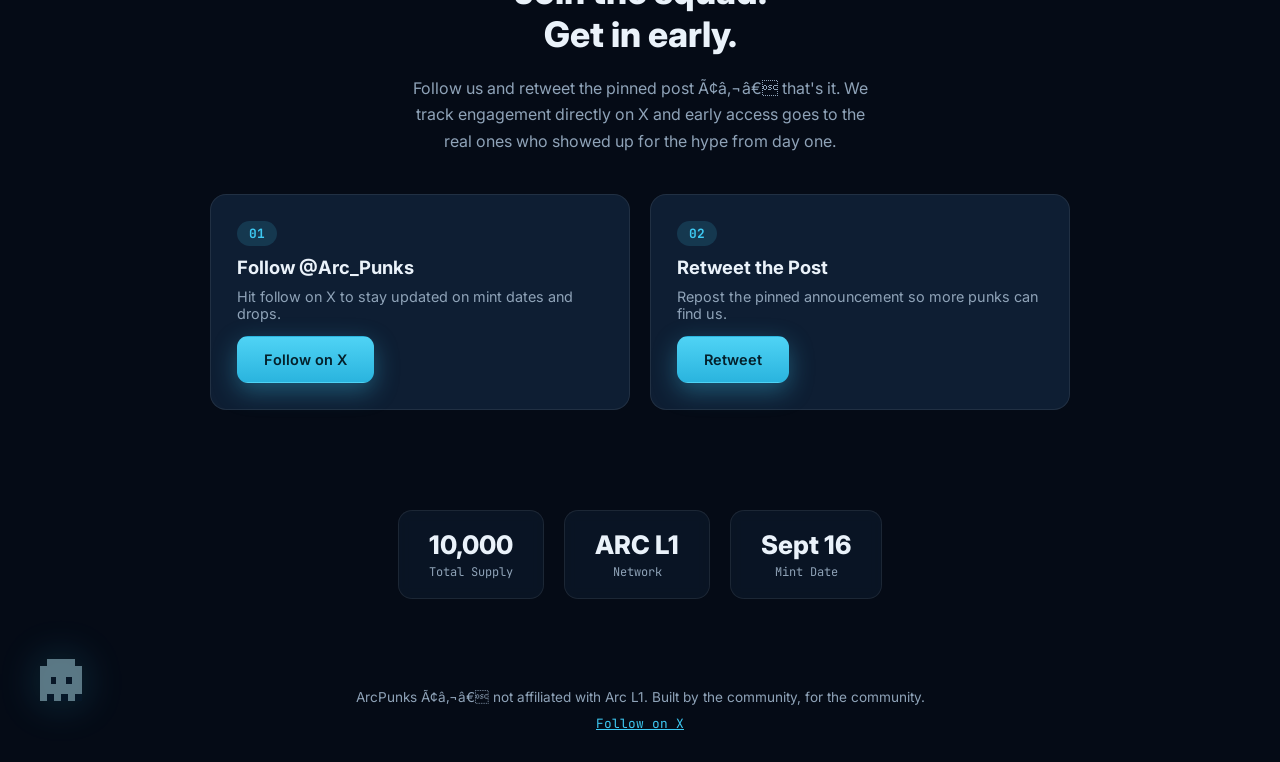
==== commit 8d7ac57f: "Replace countdown with sold out status and OpenSea link" ====
--- a/index.html
+++ b/index.html
@@ -3,7 +3,7 @@
 <head>
   <meta charset="UTF-8">
   <meta name="viewport" content="width=device-width, initial-scale=1.0">
-  <title>ArcPunks â€” 10,000 Punks Onchain</title>
+  <title>ArcPunks Ã¢â‚¬â€ 10,000 Punks Onchain</title>
   <link rel="icon" type="image/svg+xml" href="assets/favicon.svg">
   <link rel="preconnect" href="https://fonts.googleapis.com">
   <link href="https://fonts.googleapis.com/css2?family=Inter:wght@400;500;700;800&family=JetBrains+Mono:wght@400;500;600&display=swap" rel="stylesheet">
@@ -47,14 +47,14 @@
       </p>
 
       <div class="countdown-card">
-        <p class="countdown-label">Mint opens</p>
-        <p class="countdown-date">September 16, 2026</p>
-        <div class="countdown-grid" id="countdownGrid">
-          <div class="countdown-unit"><span class="countdown-value" id="cdDays">--</span><span class="countdown-unit-label">Days</span></div>
-          <div class="countdown-unit"><span class="countdown-value" id="cdHours">--</span><span class="countdown-unit-label">Hours</span></div>
-          <div class="countdown-unit"><span class="countdown-value" id="cdMinutes">--</span><span class="countdown-unit-label">Min</span></div>
-          <div class="countdown-unit"><span class="countdown-value" id="cdSeconds">--</span><span class="countdown-unit-label">Sec</span></div>
-        </div>
+        <p class="countdown-label">Status</p>
+        <p class="countdown-date">Sold Out — 10,000 / 10,000 Minted</p>
+      </div>
+
+      <div class="hero-actions">
+        <a href="https://opensea.io/collection/arc-punks-651893301" target="_blank" rel="noopener noreferrer" class="btn btn-primary">Trade on OpenSea</a>
+        <a href="/staking" class="btn btn-outline">Start Staking</a>
+      </div>
       </div>
 
       <div class="hero-actions">
@@ -76,7 +76,7 @@
     <div class="eyebrow" style="justify-content:center; margin: 0 auto 20px;"><span class="dot"></span> Early Access</div>
     <h2 class="community-title">Join the squad.<br><span class="accent">Get in early.</span></h2>
     <p class="subcopy community-subcopy">
-      Follow us and retweet the pinned post â€” that's it. We track engagement directly on X
+      Follow us and retweet the pinned post Ã¢â‚¬â€ that's it. We track engagement directly on X
       and early access goes to the real ones who showed up for the hype from day one.
     </p>
 
@@ -113,7 +113,7 @@
   </section>
 
   <footer class="footer">
-    <p>ArcPunks â€” not affiliated with Arc L1. Built by the community, for the community.</p>
+    <p>ArcPunks Ã¢â‚¬â€ not affiliated with Arc L1. Built by the community, for the community.</p>
     <a href="https://x.com/Arc_Punks" target="_blank" rel="noopener noreferrer" class="footer-social">Follow on X</a>
   </footer>
 
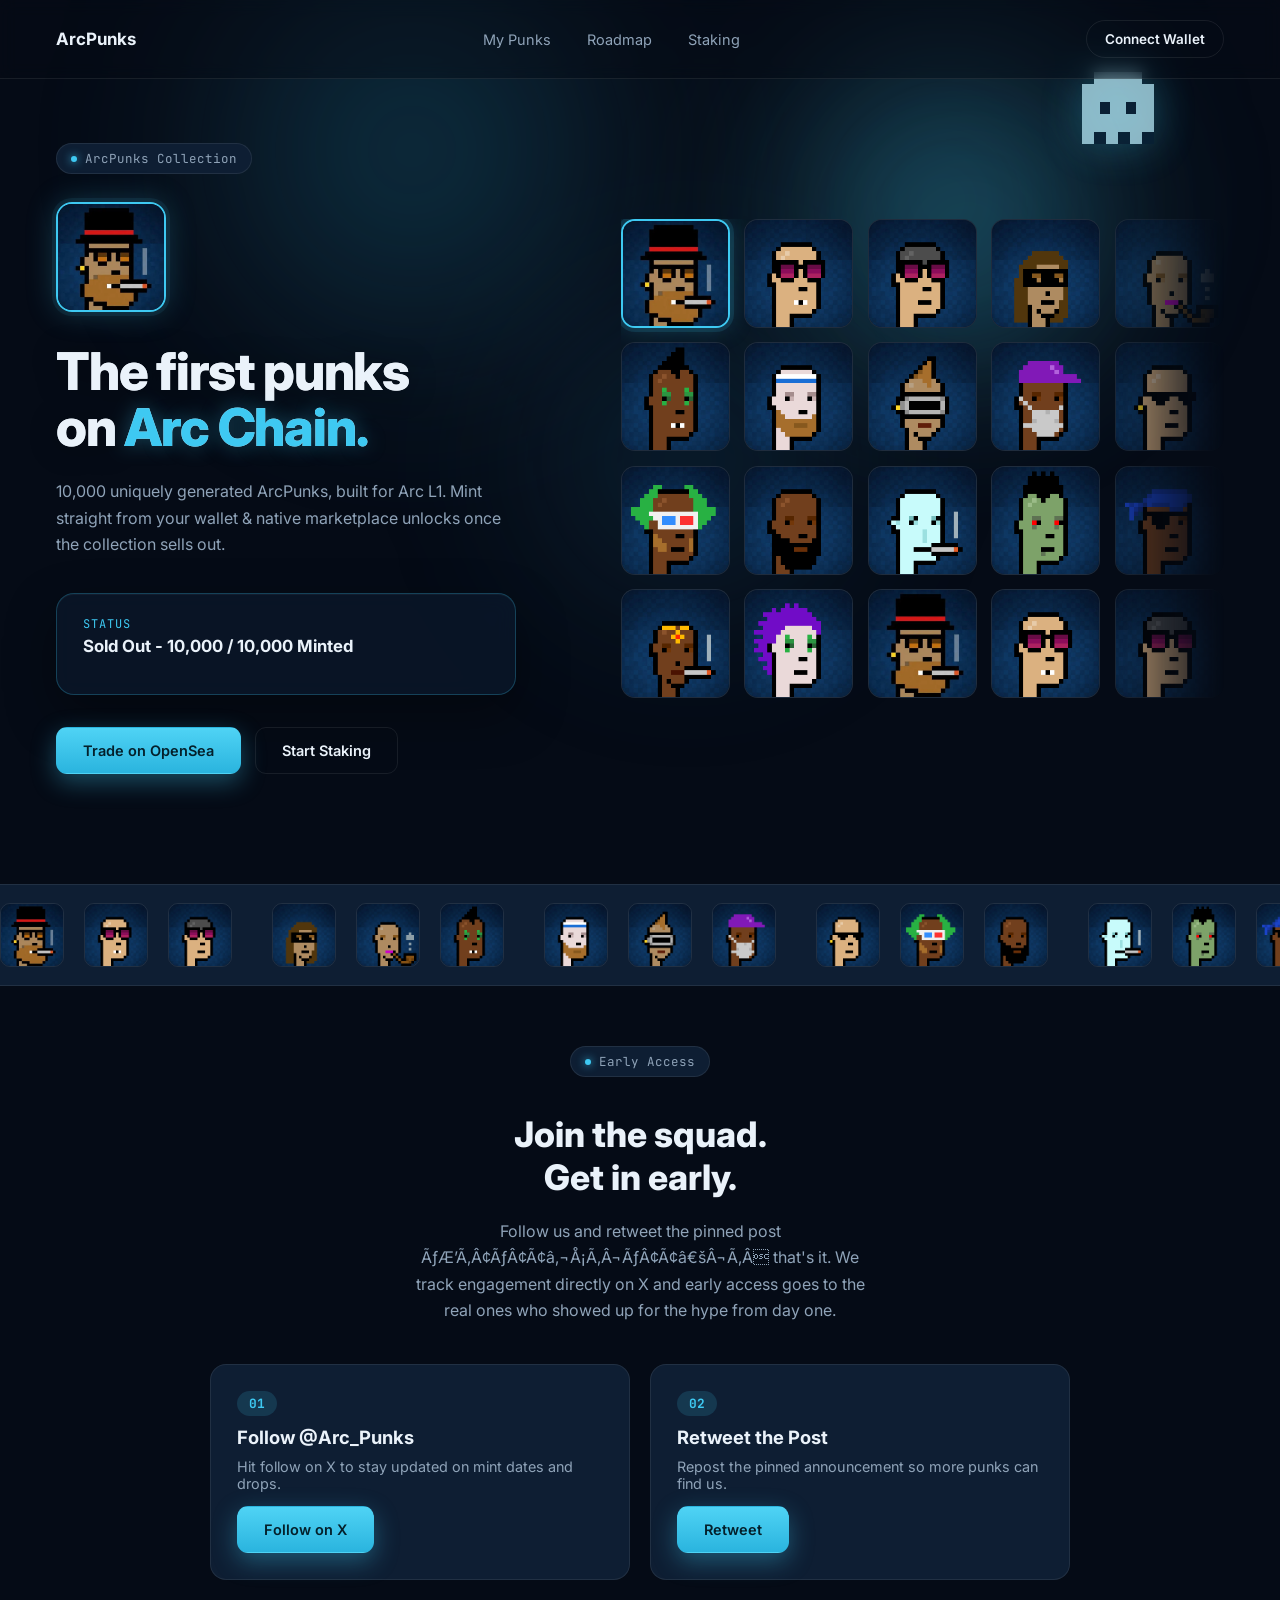
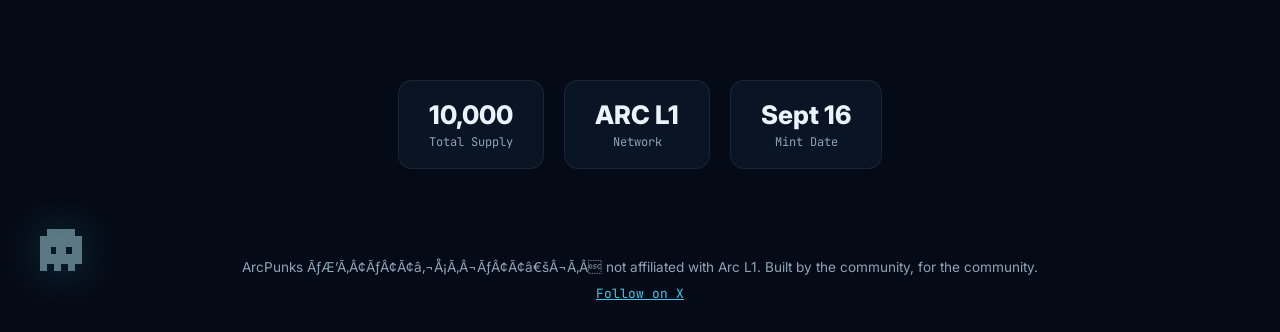
==== commit 64a21eb1: "Fix duplicated hero-actions block and div structure" ====
--- a/index.html
+++ b/index.html
@@ -3,7 +3,7 @@
 <head>
   <meta charset="UTF-8">
   <meta name="viewport" content="width=device-width, initial-scale=1.0">
-  <title>ArcPunks Ã¢â‚¬â€ 10,000 Punks Onchain</title>
+  <title>ArcPunks ÃƒÆ’Ã‚Â¢ÃƒÂ¢Ã¢â‚¬Å¡Ã‚Â¬ÃƒÂ¢Ã¢â€šÂ¬Ã‚Â 10,000 Punks Onchain</title>
   <link rel="icon" type="image/svg+xml" href="assets/favicon.svg">
   <link rel="preconnect" href="https://fonts.googleapis.com">
   <link href="https://fonts.googleapis.com/css2?family=Inter:wght@400;500;700;800&family=JetBrains+Mono:wght@400;500;600&display=swap" rel="stylesheet">
@@ -48,19 +48,14 @@
 
       <div class="countdown-card">
         <p class="countdown-label">Status</p>
-        <p class="countdown-date">Sold Out — 10,000 / 10,000 Minted</p>
+        <p class="countdown-date">Sold Out - 10,000 / 10,000 Minted</p>
       </div>
 
       <div class="hero-actions">
         <a href="https://opensea.io/collection/arc-punks-651893301" target="_blank" rel="noopener noreferrer" class="btn btn-primary">Trade on OpenSea</a>
         <a href="/staking" class="btn btn-outline">Start Staking</a>
       </div>
-      </div>
 
-      <div class="hero-actions">
-        <a href="/mint" class="btn btn-primary">Mint via OpenSea - Sept 16</a>
-        <a href="/marketplace" class="btn btn-outline">View Marketplace</a>
-      </div>
     </div>
 
     <div class="grid-wrap">
@@ -76,7 +71,7 @@
     <div class="eyebrow" style="justify-content:center; margin: 0 auto 20px;"><span class="dot"></span> Early Access</div>
     <h2 class="community-title">Join the squad.<br><span class="accent">Get in early.</span></h2>
     <p class="subcopy community-subcopy">
-      Follow us and retweet the pinned post Ã¢â‚¬â€ that's it. We track engagement directly on X
+      Follow us and retweet the pinned post ÃƒÆ’Ã‚Â¢ÃƒÂ¢Ã¢â‚¬Å¡Ã‚Â¬ÃƒÂ¢Ã¢â€šÂ¬Ã‚Â that's it. We track engagement directly on X
       and early access goes to the real ones who showed up for the hype from day one.
     </p>
 
@@ -113,7 +108,7 @@
   </section>
 
   <footer class="footer">
-    <p>ArcPunks Ã¢â‚¬â€ not affiliated with Arc L1. Built by the community, for the community.</p>
+    <p>ArcPunks ÃƒÆ’Ã‚Â¢ÃƒÂ¢Ã¢â‚¬Å¡Ã‚Â¬ÃƒÂ¢Ã¢â€šÂ¬Ã‚Â not affiliated with Arc L1. Built by the community, for the community.</p>
     <a href="https://x.com/Arc_Punks" target="_blank" rel="noopener noreferrer" class="footer-social">Follow on X</a>
   </footer>
 
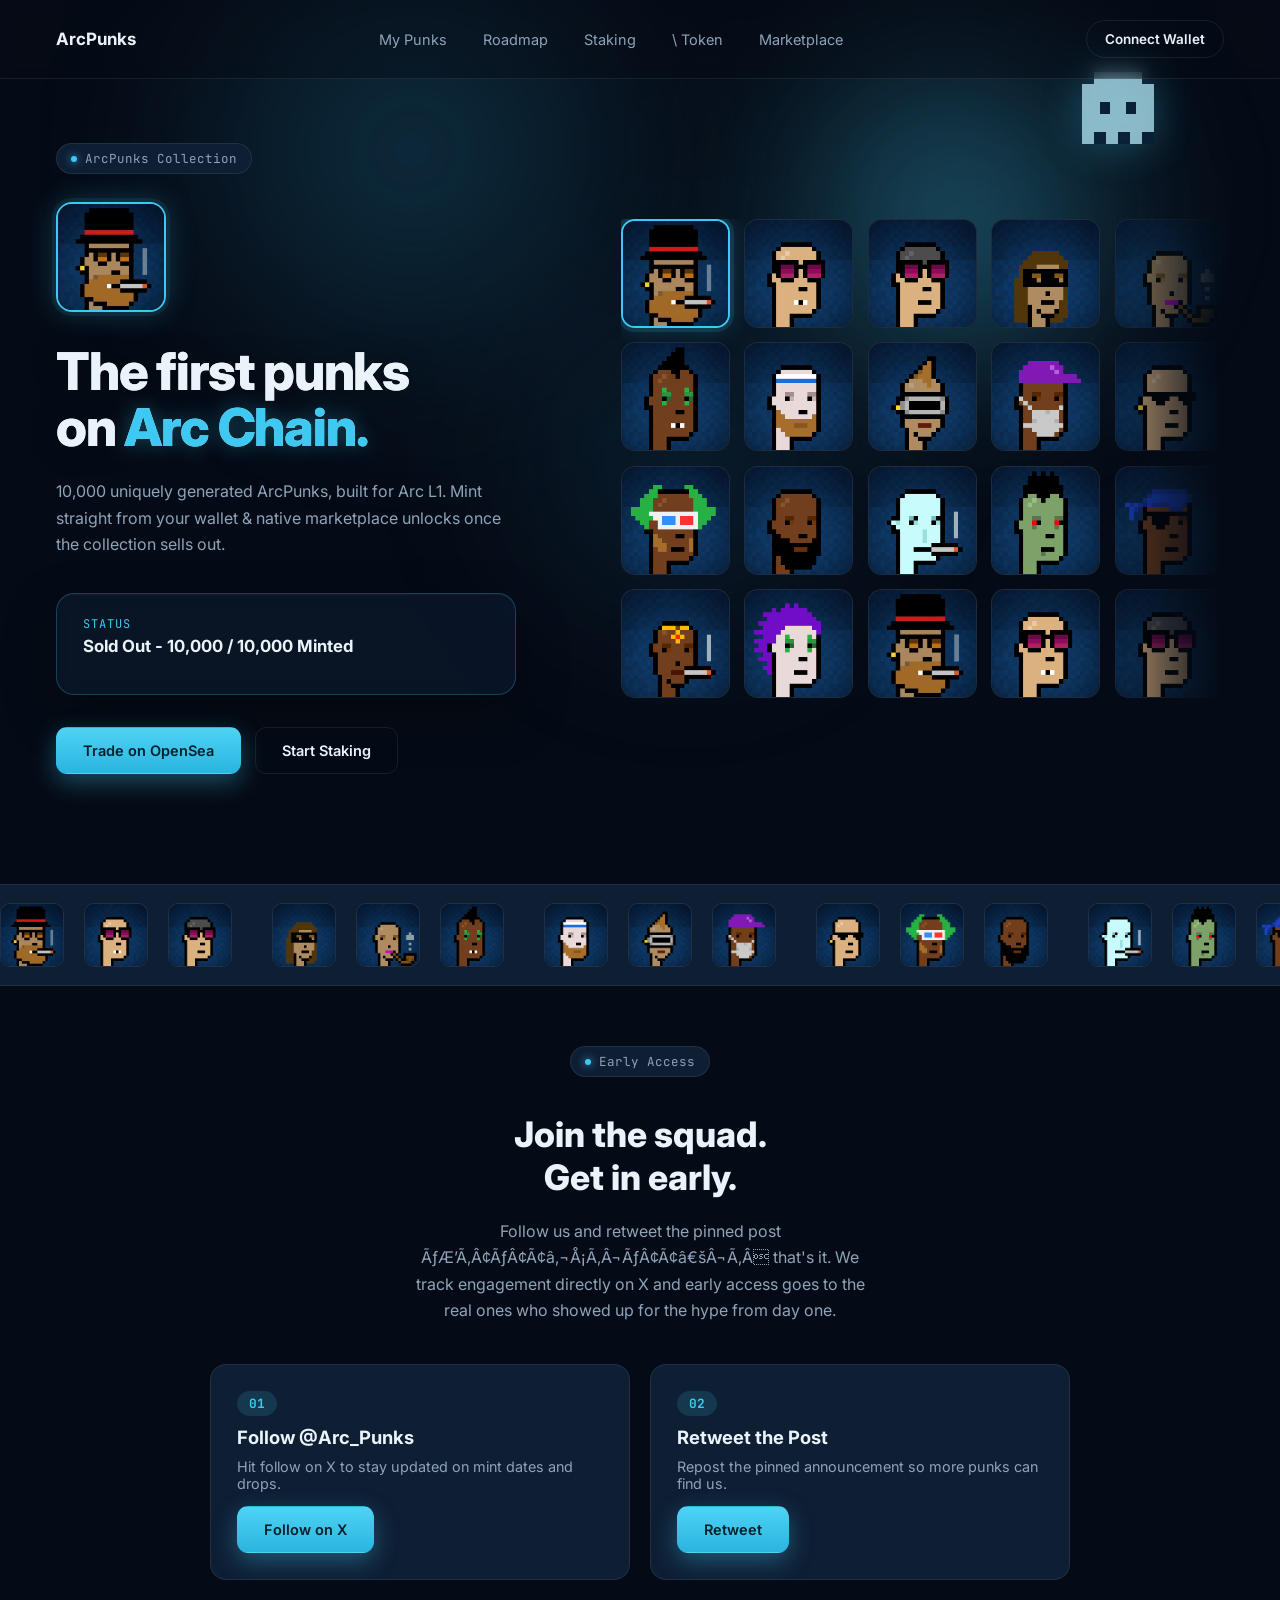
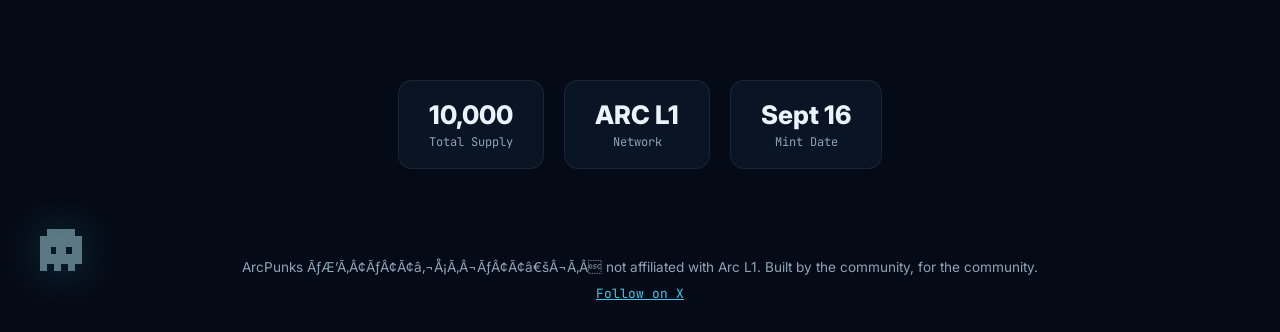
==== commit f9c0192f: "Add missing PUNK Token and Marketplace links to homepage nav" ====
--- a/index.html
+++ b/index.html
@@ -24,6 +24,8 @@
       <a href="/profile">My Punks</a>
       <a href="/roadmap">Roadmap</a>
       <a href="/staking">Staking</a>
+      <a href="/token">\ Token</a>
+      <a href="/punk-marketplace">Marketplace</a>
     </nav>
     <button class="btn btn-outline nav-cta" id="navWalletBtn">Connect Wallet</button>
     <button class="nav-toggle" id="navToggle" aria-label="Menu">
--- a/css/style.css
+++ b/css/style.css
@@ -328,493 +328,178 @@
   .countdown-value { font-size: 1.2rem; }
 }
 
-/* ===== Profile page ===== */
+
+
+
+/* ===== Profile page — sexy cards ===== */
 .profile-page {
-  max-width: 900px;
-  margin: 0 auto;
-  padding: 60px 20px 80px;
-  text-align: center;
-}
-
-.profile-headline { font-size: 2.6rem; }
-.profile-subcopy { margin: 0 auto 32px; }
-
-.profile-empty {
-  display: flex;
-  justify-content: center;
-  padding: 40px 0;
-}
-
-.profile-loading {
-  font-family: var(--font-mono);
-  color: var(--text-dim);
-  padding: 40px 0;
-}
-
-.profile-grid {
-  display: grid;
-  grid-template-columns: repeat(auto-fill, minmax(160px, 1fr));
-  gap: 18px;
-  margin-top: 20px;
-}
-
-.profile-card {
-  background: var(--panel);
-  border: 1px solid var(--line);
-  border-radius: 14px;
-  overflow: hidden;
-  transition: transform 0.2s ease, border-color 0.2s ease;
-}
-
-.profile-card:hover {
-  transform: translateY(-3px);
-  border-color: rgba(62, 201, 242, 0.4);
-}
-
-.profile-card img {
-  width: 100%;
-  aspect-ratio: 1/1;
-  object-fit: cover;
-  display: block;
-}
-
-.profile-card-id {
-  padding: 10px;
-  font-family: var(--font-mono);
-  font-size: 0.85rem;
-  color: var(--text-dim);
-}
-
-.profile-none {
-  color: var(--text-dim);
-  grid-column: 1 / -1;
-  padding: 20px;
-}
-
-.profile-none a {
-  color: var(--cyan);
-  text-decoration: underline;
-}
-
-
-
-/* ===== Mint note (thank you + airdrop, mise en avant) ===== */
-.mint-note {
-  max-width: 560px;
-  margin: 0 auto 32px;
-  background: linear-gradient(180deg, rgba(62, 201, 242, 0.1), rgba(14, 30, 51, 0.6));
-  border: 1px solid rgba(62, 201, 242, 0.4);
-  border-radius: 20px;
-  padding: 32px 30px;
-  text-align: center;
-  box-shadow: 0 0 40px rgba(62, 201, 242, 0.15), inset 0 1px 0 rgba(255,255,255,0.04);
-}
-
-.mint-note-icon {
-  font-size: 2.2rem;
-  margin-bottom: 10px;
-}
-
-.mint-note h3 {
-  font-size: 1.3rem;
-  font-weight: 800;
-  color: var(--text);
-  margin-bottom: 14px;
-  line-height: 1.3;
-}
-
-.mint-note p {
-  font-size: 0.95rem;
-  color: var(--text-dim);
-  line-height: 1.6;
-  margin-bottom: 10px;
-}
-
-.mint-note-highlight {
-  font-size: 1.05rem !important;
-  font-weight: 700;
-  color: var(--cyan) !important;
-  text-shadow: 0 0 12px rgba(62, 201, 242, 0.35);
-}
-
-.mint-note-small {
-  font-family: var(--font-mono);
-  font-size: 0.75rem !important;
-  color: var(--text-dimmer) !important;
-  margin-top: 14px !important;
-  margin-bottom: 0 !important;
-}
-
-
-/* ===== Roadmap ===== */
-.roadmap-header {
-  display: flex;
-  align-items: center;
-  justify-content: space-between;
-  padding: 20px 56px;
-  border-bottom: 1px solid var(--line);
-}
-
-.roadmap-intro {
-  text-align: center;
-  padding: 80px 20px 60px;
-}
-
-.roadmap-title {
-  font-size: 3.2rem;
-  font-weight: 800;
-  line-height: 1.1;
-  margin: 16px 0;
-  color: var(--text);
-}
-
-.roadmap-intro-text {
-  color: var(--text-dim);
-  font-size: 1.05rem;
-}
-
-.roadmap-scene {
-  display: flex;
-  align-items: center;
-  gap: 50px;
   max-width: 1100px;
-  margin: 0 auto 90px;
-  padding: 0 20px;
-}
-
-.roadmap-scene.reverse {
-  flex-direction: row-reverse;
-}
-
-.roadmap-scene-media {
-  flex: 1.2;
-  min-width: 0;
-  border-radius: 18px;
-  overflow: hidden;
-  border: 1px solid var(--line);
-  box-shadow: 0 20px 50px rgba(0, 0, 0, 0.4);
-}
-
-.roadmap-scene-media img {
-  width: 100%;
-  height: auto;
-  display: block;
-}
-
-.roadmap-scene-content {
-  flex: 1;
-  min-width: 0;
-}
-
-.roadmap-scene-number {
-  display: inline-block;
-  font-family: var(--font-mono);
-  font-size: 0.8rem;
-  color: var(--cyan);
-  background: var(--panel);
-  border: 1px solid rgba(62, 201, 242, 0.3);
-  border-radius: 20px;
-  padding: 5px 14px;
-  margin-bottom: 14px;
-}
-
-.roadmap-scene-content h2 {
-  font-size: 1.9rem;
-  font-weight: 800;
-  color: var(--text);
-  margin-bottom: 14px;
-}
-
-.roadmap-scene-content p {
-  color: var(--text-dim);
-  line-height: 1.6;
-  margin-bottom: 18px;
-}
-
-.roadmap-scene-content ul {
-  list-style: none;
-  padding: 0;
-}
-
-.roadmap-scene-content li {
-  color: var(--text-dim);
-  font-size: 0.92rem;
-  padding-left: 22px;
-  position: relative;
-  margin-bottom: 10px;
-}
-
-.roadmap-scene-content li::before {
-  content: "→";
-  position: absolute;
-  left: 0;
-  color: var(--cyan);
-}
-
-@media (max-width: 900px) {
-  .roadmap-scene, .roadmap-scene.reverse {
-    flex-direction: column;
-    gap: 24px;
-    margin-bottom: 50px;
-  }
-  .roadmap-title { font-size: 2.2rem; }
-  .roadmap-header { padding: 16px 20px; }
-}
-
-
-
-
-/* ===== Whitelist — simple ===== */
-.whitelist-page {
-  max-width: 560px;
   margin: 0 auto;
   padding: 60px 20px 100px;
   text-align: center;
 }
 
-.whitelist-headline { font-size: 2.4rem; margin-bottom: 12px; }
-.whitelist-subcopy { margin: 0 auto 32px; }
-
-.whitelist-simple-steps {
-  text-align: left;
-  list-style: decimal;
-  padding-left: 20px;
-  margin: 0 auto 40px;
-  max-width: 420px;
-  color: var(--text-dim);
-}
-
-.whitelist-simple-steps li {
-  margin-bottom: 10px;
-  line-height: 1.5;
-}
-
-.whitelist-simple-steps a {
-  color: var(--cyan);
-  text-decoration: underline;
-}
-
-.whitelist-form-card {
-  background: var(--panel);
-  border: 1px solid var(--line);
-  border-radius: 16px;
-  padding: 28px;
-  text-align: left;
-}
-
-#whitelistForm {
-  display: flex;
-  flex-direction: column;
-  gap: 12px;
-}
-
-#whitelistForm input {
-  padding: 12px 16px;
-  border-radius: 10px;
-  border: 1px solid var(--line);
-  background: var(--panel-2);
-  color: var(--text);
-  font-family: var(--font-body);
-}
-
-#whitelistForm input::placeholder { color: var(--text-dimmer); }
-
-#whitelistForm button {
+.profile-headline { font-size: 2.6rem; margin-bottom: 12px; }
+.profile-subcopy { margin: 0 auto 32px; max-width: 480px; }
+
+.profile-empty {
+  display: flex;
   justify-content: center;
-  margin-top: 4px;
-}
-
-.whitelist-success {
-  text-align: center;
-  padding: 10px 0;
-  color: var(--cyan);
-  font-size: 0.95rem;
-}
-
-.whitelist-form-status {
-  text-align: center;
-  margin-top: 10px;
-  font-size: 0.88rem;
-}
-
-.whitelist-form-status.error { color: #ff6b6b; }
-
-/* ===== Whitelist page ===== */
-.whitelist-page {
-  max-width: 800px;
-  margin: 0 auto;
-  padding: 60px 20px 100px;
-  text-align: center;
-}
-
-.whitelist-headline { font-size: 2.6rem; margin-bottom: 14px; }
-.whitelist-subcopy { margin: 0 auto 40px; }
-
-.whitelist-steps {
+  padding: 30px 0;
+}
+
+.profile-grid {
   display: grid;
-  grid-template-columns: repeat(3, 1fr);
-  gap: 16px;
-  margin-bottom: 40px;
-}
-
-.whitelist-step-card {
-  display: block;
-  background: var(--panel);
-  border: 1px solid var(--line);
-  border-radius: 16px;
-  padding: 22px 18px;
-  text-align: left;
-  transition: transform 0.2s ease, border-color 0.2s ease;
-}
-
-.whitelist-step-card:hover {
-  transform: translateY(-3px);
-  border-color: rgba(62, 201, 242, 0.4);
-}
-
-.whitelist-step-card h3 {
-  font-size: 1rem;
-  font-weight: 700;
-  color: var(--text);
-  margin: 10px 0 6px;
-}
-
-.whitelist-step-card p {
-  font-size: 0.85rem;
-  color: var(--text-dim);
-}
-
-.whitelist-form-card {
-  background: var(--panel);
+  grid-template-columns: repeat(auto-fill, minmax(200px, 1fr));
+  gap: 22px;
+  margin-top: 30px;
+}
+
+.profile-card {
+  position: relative;
+  background: linear-gradient(180deg, rgba(20,38,62,0.7), var(--panel));
   border: 1px solid var(--line);
   border-radius: 18px;
-  padding: 32px;
-  text-align: left;
-}
-
-.whitelist-form-card h3 {
-  font-size: 1.2rem;
+  overflow: hidden;
+  transition: transform 0.25s ease, border-color 0.25s ease, box-shadow 0.25s ease;
+}
+
+.profile-card:hover {
+  transform: translateY(-6px) scale(1.02);
+  border-color: rgba(62, 201, 242, 0.5);
+  box-shadow: 0 20px 40px rgba(62, 201, 242, 0.2);
+}
+
+.profile-card-glow {
+  position: absolute;
+  inset: -20%;
+  background: radial-gradient(circle at 50% 30%, rgba(62,201,242,0.25), transparent 60%);
+  opacity: 0;
+  transition: opacity 0.3s ease;
+  pointer-events: none;
+}
+
+.profile-card:hover .profile-card-glow {
+  opacity: 1;
+}
+
+.profile-card-visual {
+  position: relative;
+  aspect-ratio: 1/1;
+  display: flex;
+  align-items: center;
+  justify-content: center;
+  background:
+    radial-gradient(circle at 50% 35%, rgba(62,201,242,0.18), transparent 65%),
+    repeating-linear-gradient(45deg, rgba(255,255,255,0.02) 0px, rgba(255,255,255,0.02) 2px, transparent 2px, transparent 14px);
+  border-bottom: 1px solid var(--line);
+  overflow: hidden;
+}
+
+.profile-card-hash {
+  font-family: var(--font-mono);
+  font-weight: 800;
+  font-size: 1.4rem;
+  color: rgba(62, 201, 242, 0.5);
+  vertical-align: top;
+  margin-right: 2px;
+}
+
+.profile-card-number {
+  font-family: var(--font-mono);
+  font-weight: 800;
+  font-size: 2.2rem;
+  color: var(--cyan);
+  text-shadow: 0 0 24px rgba(62, 201, 242, 0.6);
+  transition: text-shadow 0.3s ease;
+}
+
+.profile-card:hover .profile-card-number {
+  text-shadow: 0 0 36px rgba(62, 201, 242, 0.9);
+}
+
+.profile-card-footer {
+  position: relative;
+  padding: 14px 16px;
+  display: flex;
+  align-items: center;
+  justify-content: space-between;
+  gap: 10px;
+}
+
+.profile-card-name {
+  display: block;
   font-weight: 700;
-  color: var(--text);
-  margin-bottom: 18px;
+  font-size: 0.92rem;
+  color: var(--text);
+}
+
+.profile-card-collection {
+  display: block;
+  font-family: var(--font-mono);
+  font-size: 0.68rem;
+  color: var(--text-dimmer);
+  margin-top: 2px;
+}
+
+.profile-card-link {
+  flex-shrink: 0;
+  width: 30px;
+  height: 30px;
+  display: flex;
+  align-items: center;
+  justify-content: center;
+  border-radius: 8px;
+  background: var(--panel-2);
+  border: 1px solid var(--line);
+  color: var(--cyan);
+  font-size: 1rem;
+  text-decoration: none;
+  transition: background 0.2s ease, border-color 0.2s ease;
+}
+
+.profile-card-link:hover {
+  background: rgba(62, 201, 242, 0.15);
+  border-color: rgba(62, 201, 242, 0.5);
+}
+
+.profile-none {
+  color: var(--text-dim);
+  grid-column: 1 / -1;
+  padding: 30px 0;
+}
+
+/* Auto-scan progress */
+.profile-scan-status {
+  max-width: 480px;
+  margin: 0 auto 32px;
   text-align: center;
 }
 
-#whitelistForm {
-  display: flex;
-  flex-direction: column;
-  gap: 14px;
-}
-
-#whitelistForm input {
-  padding: 12px 16px;
-  border-radius: 12px;
-  border: 1px solid var(--line);
+.profile-scan-status p {
+  font-family: var(--font-mono);
+  font-size: 0.85rem;
+  color: var(--text-dim);
+  margin-bottom: 10px;
+}
+
+.profile-scan-bar {
+  width: 100%;
+  height: 6px;
   background: var(--panel-2);
-  color: var(--text);
-  font-family: var(--font-body);
-}
-
-#whitelistForm input::placeholder { color: var(--text-dimmer); }
-
-.whitelist-form-status {
-  text-align: center;
-  margin-top: 14px;
-  font-size: 0.9rem;
-}
-
-.whitelist-form-status.success { color: var(--cyan); }
-.whitelist-form-status.error { color: #ff6b6b; }
-
-@media (max-width: 700px) {
-  .whitelist-steps { grid-template-columns: 1fr; }
-}
-
-/* ===== Whitelist checker ===== */
-.whitelist-checker-card {
-  max-width: 480px;
-  margin: 0 auto;
-  background: var(--panel);
-  border: 1px solid var(--line);
-  border-radius: 16px;
-  padding: 28px;
-}
-
-#checkWalletInput {
-  width: 100%;
-  padding: 14px 16px;
-  border-radius: 12px;
-  border: 1px solid var(--line);
-  background: var(--panel-2);
-  color: var(--text);
-  font-family: var(--font-mono);
-  margin-bottom: 14px;
-}
-
-#checkWalletInput::placeholder { color: var(--text-dimmer); }
-
-.whitelist-checker-card .btn {
-  width: 100%;
-  justify-content: center;
-}
-
-.whitelist-check-result {
-  text-align: center;
-  margin-top: 16px;
-  font-weight: 700;
-  font-size: 1rem;
-}
-
-.whitelist-check-result.success { color: var(--cyan); }
-.whitelist-check-result.error { color: #ff6b6b; }
-
-/* ===== Whitelist celebration ===== */
-.confetti-container {
-  position: fixed;
-  inset: 0;
-  pointer-events: none;
-  z-index: 9999;
+  border-radius: 10px;
   overflow: hidden;
 }
 
-.confetti-piece {
-  position: absolute;
-  top: -20px;
-  width: 10px;
-  height: 10px;
-  border-radius: 2px;
-  animation-name: confetti-fall;
-  animation-timing-function: ease-in;
-  animation-fill-mode: forwards;
-}
-
-@keyframes confetti-fall {
-  0% { transform: translateY(0) rotate(0deg); opacity: 1; }
-  100% { transform: translateY(105vh) rotate(720deg); opacity: 0.3; }
-}
-
-.whitelist-checker-card.celebrate {
-  animation: celebrate-pulse 0.6s ease;
-  border-color: var(--cyan);
-  box-shadow: 0 0 40px rgba(62, 201, 242, 0.35);
-}
-
-@keyframes celebrate-pulse {
-  0% { transform: scale(1); }
-  30% { transform: scale(1.04); }
-  100% { transform: scale(1); }
-}
-
-.whitelist-check-result.success strong {
-  font-size: 1.15rem;
-}
-
-@media (prefers-reduced-motion: reduce) {
-  .confetti-piece { animation: none !important; display: none; }
-  .whitelist-checker-card.celebrate { animation: none !important; }
-}
-
-/* ===== Staking Reactor — mechanical factory theme ===== */
+.profile-scan-fill {
+  height: 100%;
+  width: 0%;
+  background: var(--cyan);
+  box-shadow: 0 0 10px rgba(62, 201, 242, 0.6);
+  transition: width 0.3s ease;
+}
+
+/* ===== Staking Reactor (restaure a nouveau) ===== */
 .reactor-page {
   max-width: 1000px;
   margin: 0 auto;
@@ -832,71 +517,27 @@
   margin: 0 auto 40px;
 }
 
-.reactor-svg {
-  width: 100%;
-  height: 100%;
-  color: var(--cyan);
-}
-
-.reactor-ring-outer {
-  fill: none;
-  stroke: var(--line);
-  stroke-width: 1.5;
-}
-
+.reactor-svg { width: 100%; height: 100%; color: var(--cyan); }
+.reactor-ring-outer { fill: none; stroke: var(--line); stroke-width: 1.5; }
 .reactor-ring-dash {
-  fill: none;
-  stroke: rgba(62, 201, 242, 0.4);
-  stroke-width: 2;
-  stroke-dasharray: 4 10;
-  transform-origin: 200px 200px;
+  fill: none; stroke: rgba(62, 201, 242, 0.4); stroke-width: 2;
+  stroke-dasharray: 4 10; transform-origin: 200px 200px;
   animation: reactor-dash-spin 30s linear infinite;
 }
-
-.reactor-ring-mid {
-  fill: none;
-  stroke: rgba(255,255,255,0.08);
-  stroke-width: 1;
-}
-
-@keyframes reactor-dash-spin {
-  to { transform: rotate(360deg); }
-}
-
-.gear-group {
-  animation: reactor-spin 14s linear infinite;
-}
-
-.gear-fast-rev {
-  animation: reactor-spin-rev 9s linear infinite;
-}
-
-@keyframes reactor-spin {
-  to { transform: rotate(360deg); }
-}
-@keyframes reactor-spin-rev {
-  to { transform: rotate(-360deg); }
-}
-
-.gear-shape circle {
-  stroke: rgba(62, 201, 242, 0.55);
-}
-
-.gear-dot {
-  fill: var(--cyan);
-  filter: drop-shadow(0 0 4px rgba(62,201,242,0.8));
-}
-
-.reactor-core-glow {
-  fill: rgba(62, 201, 242, 0.12);
-  animation: reactor-pulse 2.6s ease-in-out infinite;
-}
-
-.reactor-core-inner {
-  fill: rgba(14, 30, 51, 0.85);
-  stroke: rgba(62, 201, 242, 0.5);
-  stroke-width: 1.5;
-}
+.reactor-ring-mid { fill: none; stroke: rgba(255,255,255,0.08); stroke-width: 1; }
+
+@keyframes reactor-dash-spin { to { transform: rotate(360deg); } }
+
+.gear-group { animation: reactor-spin 14s linear infinite; }
+.gear-fast-rev { animation: reactor-spin-rev 9s linear infinite; }
+@keyframes reactor-spin { to { transform: rotate(360deg); } }
+@keyframes reactor-spin-rev { to { transform: rotate(-360deg); } }
+
+.gear-shape circle { stroke: rgba(62, 201, 242, 0.55); }
+.gear-dot { fill: var(--cyan); filter: drop-shadow(0 0 4px rgba(62,201,242,0.8)); }
+
+.reactor-core-glow { fill: rgba(62, 201, 242, 0.12); animation: reactor-pulse 2.6s ease-in-out infinite; }
+.reactor-core-inner { fill: rgba(14, 30, 51, 0.85); stroke: rgba(62, 201, 242, 0.5); stroke-width: 1.5; }
 
 @keyframes reactor-pulse {
   0%, 100% { opacity: 0.5; r: 88; }
@@ -904,314 +545,132 @@
 }
 
 .reactor-center-readout {
-  position: absolute;
-  top: 50%;
-  left: 50%;
-  transform: translate(-50%, -50%);
-  display: flex;
-  flex-direction: column;
-  align-items: center;
-  gap: 2px;
-  pointer-events: none;
-}
-
+  position: absolute; top: 50%; left: 50%; transform: translate(-50%, -50%);
+  display: flex; flex-direction: column; align-items: center; gap: 2px; pointer-events: none;
+}
 .reactor-center-label {
-  font-family: var(--font-mono);
-  font-size: 0.7rem;
-  color: var(--text-dim);
-  text-transform: uppercase;
-  letter-spacing: 1px;
-}
-
+  font-family: var(--font-mono); font-size: 0.7rem; color: var(--text-dim);
+  text-transform: uppercase; letter-spacing: 1px;
+}
 .reactor-center-value {
-  font-family: var(--font-mono);
-  font-weight: 800;
-  font-size: 1.9rem;
-  color: var(--text);
-  text-shadow: 0 0 18px rgba(62, 201, 242, 0.5);
+  font-family: var(--font-mono); font-weight: 800; font-size: 1.9rem;
+  color: var(--text); text-shadow: 0 0 18px rgba(62, 201, 242, 0.5);
 }
 
 .pipe {
-  position: absolute;
-  top: 50%;
-  width: 60px;
-  height: 6px;
+  position: absolute; top: 50%; width: 60px; height: 6px;
   background: linear-gradient(90deg, transparent, rgba(62,201,242,0.5), transparent);
-  background-size: 20px 100%;
-  animation: pipe-flow 1.2s linear infinite;
-}
-
+  background-size: 20px 100%; animation: pipe-flow 1.2s linear infinite;
+}
 .pipe-left { left: -60px; }
 .pipe-right { right: -60px; }
-
-@keyframes pipe-flow {
-  from { background-position: 0 0; }
-  to { background-position: 20px 0; }
-}
-
-/* Reactor control panel (stats) */
+@keyframes pipe-flow { from { background-position: 0 0; } to { background-position: 20px 0; } }
+
 .reactor-panel {
-  display: flex;
-  align-items: center;
-  justify-content: center;
-  gap: 0;
-  max-width: 720px;
-  margin: 0 auto 40px;
+  display: flex; align-items: center; justify-content: center; gap: 0;
+  max-width: 720px; margin: 0 auto 40px;
   background: linear-gradient(180deg, rgba(14,30,51,0.7), rgba(10,20,36,0.5));
-  border: 1px solid rgba(62, 201, 242, 0.2);
-  border-radius: 20px;
-  padding: 22px 10px;
+  border: 1px solid rgba(62, 201, 242, 0.2); border-radius: 20px; padding: 22px 10px;
   box-shadow: inset 0 1px 0 rgba(255,255,255,0.04), 0 20px 40px rgba(0,0,0,0.3);
 }
-
-.reactor-panel-item {
-  flex: 1;
-  display: flex;
-  align-items: center;
-  gap: 12px;
-  justify-content: center;
-  padding: 0 12px;
-}
-
-.reactor-panel-divider {
-  width: 1px;
-  height: 44px;
-  background: linear-gradient(180deg, transparent, rgba(62,201,242,0.3), transparent);
-}
-
+.reactor-panel-item { flex: 1; display: flex; align-items: center; gap: 12px; justify-content: center; padding: 0 12px; }
+.reactor-panel-divider { width: 1px; height: 44px; background: linear-gradient(180deg, transparent, rgba(62,201,242,0.3), transparent); }
 .reactor-panel-icon {
-  width: 38px;
-  height: 38px;
-  border-radius: 10px;
-  background: rgba(62, 201, 242, 0.08);
-  border: 1px solid rgba(62, 201, 242, 0.25);
-  display: flex;
-  align-items: center;
-  justify-content: center;
-  color: var(--cyan);
-  flex-shrink: 0;
-}
-
-.reactor-panel-icon svg {
-  width: 18px;
-  height: 18px;
-}
-
-.reactor-panel-text {
-  display: flex;
-  flex-direction: column;
-  align-items: flex-start;
-  gap: 1px;
-}
-
-.reactor-panel-value {
-  font-family: var(--font-mono);
-  font-weight: 800;
-  font-size: 1.4rem;
-  color: var(--text);
-  line-height: 1;
-}
-
+  width: 38px; height: 38px; border-radius: 10px; background: rgba(62, 201, 242, 0.08);
+  border: 1px solid rgba(62, 201, 242, 0.25); display: flex; align-items: center; justify-content: center;
+  color: var(--cyan); flex-shrink: 0;
+}
+.reactor-panel-icon svg { width: 18px; height: 18px; }
+.reactor-panel-text { display: flex; flex-direction: column; align-items: flex-start; gap: 1px; }
+.reactor-panel-value { font-family: var(--font-mono); font-weight: 800; font-size: 1.4rem; color: var(--text); line-height: 1; }
 .reactor-panel-label {
-  font-family: var(--font-mono);
-  font-size: 0.68rem;
-  color: var(--text-dim);
-  text-transform: uppercase;
-  letter-spacing: 0.5px;
-  white-space: nowrap;
-}
-
-.staking-connect-prompt,
-.staking-approval-prompt {
-  display: flex;
-  flex-direction: column;
-  align-items: center;
-  gap: 14px;
-  padding: 30px 0;
-}
-
-.staking-approval-prompt p {
-  color: var(--text-dim);
+  font-family: var(--font-mono); font-size: 0.68rem; color: var(--text-dim);
+  text-transform: uppercase; letter-spacing: 0.5px; white-space: nowrap;
+}
+
+.staking-connect-prompt, .staking-approval-prompt {
+  display: flex; flex-direction: column; align-items: center; gap: 14px; padding: 30px 0;
 }
 
 .conveyor-divider {
-  width: 100%;
-  height: 14px;
-  overflow: hidden;
-  margin: 40px 0;
-  border-top: 1px solid var(--line);
-  border-bottom: 1px solid var(--line);
-  background: var(--panel-2);
-}
-
+  width: 100%; height: 14px; overflow: hidden; margin: 40px 0;
+  border-top: 1px solid var(--line); border-bottom: 1px solid var(--line); background: var(--panel-2);
+}
 .conveyor-track {
-  width: 200%;
-  height: 100%;
-  background-image: repeating-linear-gradient(
-    -45deg,
-    rgba(62,201,242,0.25) 0px,
-    rgba(62,201,242,0.25) 8px,
-    transparent 8px,
-    transparent 16px
-  );
+  width: 200%; height: 100%;
+  background-image: repeating-linear-gradient(-45deg, rgba(62,201,242,0.25) 0px, rgba(62,201,242,0.25) 8px, transparent 8px, transparent 16px);
   animation: conveyor-move 3s linear infinite;
 }
-
-@keyframes conveyor-move {
-  from { transform: translateX(0); }
-  to { transform: translateX(-22.6px); }
-}
-
-.staking-section {
-  margin-bottom: 20px;
-  text-align: left;
-}
-
-.staking-section-title {
-  font-size: 1.25rem;
-  font-weight: 800;
-  color: var(--text);
-  margin-bottom: 20px;
-}
-
-.staking-section-title span {
-  font-family: var(--font-mono);
-  font-size: 0.82rem;
-  color: var(--text-dim);
-  font-weight: 400;
-}
-
-.staking-grid {
-  display: grid;
-  grid-template-columns: repeat(auto-fill, minmax(190px, 1fr));
-  gap: 16px;
-}
+@keyframes conveyor-move { from { transform: translateX(0); } to { transform: translateX(-22.6px); } }
+
+.staking-section { margin-bottom: 20px; text-align: left; }
+.staking-section-title { font-size: 1.25rem; font-weight: 800; color: var(--text); margin-bottom: 20px; }
+.staking-section-title span { font-family: var(--font-mono); font-size: 0.82rem; color: var(--text-dim); font-weight: 400; }
+
+.staking-grid { display: grid; grid-template-columns: repeat(auto-fill, minmax(190px, 1fr)); gap: 16px; }
 
 .staking-card {
-  position: relative;
-  background: linear-gradient(180deg, rgba(20,38,62,0.6), var(--panel));
-  border: 1px solid var(--line);
-  border-radius: 14px;
-  padding: 18px;
+  position: relative; background: linear-gradient(180deg, rgba(20,38,62,0.6), var(--panel));
+  border: 1px solid var(--line); border-radius: 14px; padding: 18px;
   transition: border-color 0.2s ease, box-shadow 0.2s ease;
 }
-
 .staking-card.staked {
   border-color: rgba(62, 201, 242, 0.45);
   box-shadow: 0 0 24px rgba(62, 201, 242, 0.12), inset 0 0 20px rgba(62,201,242,0.05);
 }
-
 .staking-card.staked::before {
-  content: "";
-  position: absolute;
-  top: 0; left: 14px; right: 14px;
-  height: 2px;
+  content: ""; position: absolute; top: 0; left: 14px; right: 14px; height: 2px;
   background: linear-gradient(90deg, transparent, var(--cyan), transparent);
   animation: slot-scan 2.4s ease-in-out infinite;
 }
-
-@keyframes slot-scan {
-  0%, 100% { opacity: 0.3; }
-  50% { opacity: 1; }
-}
-
-.staking-card-header {
-  display: flex;
-  justify-content: space-between;
-  align-items: center;
-  margin-bottom: 12px;
-}
-
-.staking-card-id {
-  font-family: var(--font-mono);
-  font-size: 0.85rem;
-  color: var(--text);
-  font-weight: 600;
-}
+@keyframes slot-scan { 0%, 100% { opacity: 0.3; } 50% { opacity: 1; } }
+
+.staking-card-header { display: flex; justify-content: space-between; align-items: center; margin-bottom: 12px; }
+.staking-card-id { font-family: var(--font-mono); font-size: 0.85rem; color: var(--text); font-weight: 600; }
 
 .staking-reward-display {
-  text-align: center;
-  margin-bottom: 14px;
-  padding: 12px 0;
-  background: rgba(5, 6, 15, 0.4);
-  border-radius: 10px;
-  border: 1px solid rgba(62,201,242,0.15);
-}
-
+  text-align: center; margin-bottom: 14px; padding: 12px 0;
+  background: rgba(5, 6, 15, 0.4); border-radius: 10px; border: 1px solid rgba(62,201,242,0.15);
+}
 .staking-reward-value {
-  display: block;
-  font-family: var(--font-mono);
-  font-weight: 700;
-  font-size: 1.1rem;
-  color: var(--cyan);
-  text-shadow: 0 0 10px rgba(62, 201, 242, 0.5);
-}
-
-.staking-reward-unit {
-  font-size: 0.66rem;
-  color: var(--text-dim);
-  text-transform: uppercase;
-  letter-spacing: 0.5px;
-}
-
-.staking-card-actions {
-  display: flex;
-  gap: 8px;
-}
-
-.staking-btn-sm {
-  flex: 1;
-  padding: 8px 10px;
-  font-size: 0.8rem;
-  justify-content: center;
-}
-
+  display: block; font-family: var(--font-mono); font-weight: 700; font-size: 1.1rem;
+  color: var(--cyan); text-shadow: 0 0 10px rgba(62, 201, 242, 0.5);
+}
+.staking-reward-unit { font-size: 0.66rem; color: var(--text-dim); text-transform: uppercase; letter-spacing: 0.5px; }
+
+.staking-card-actions { display: flex; gap: 8px; }
+.staking-btn-sm { flex: 1; padding: 8px 10px; font-size: 0.8rem; justify-content: center; }
 .staking-stake-btn { width: 100%; margin-top: 4px; }
 
-.staking-lock-status {
-  text-align: center;
-  font-size: 0.72rem;
-  margin-top: 10px;
-  font-family: var(--font-mono);
-  color: var(--text-dim);
-}
-
+.staking-lock-status { text-align: center; font-size: 0.72rem; margin-top: 10px; font-family: var(--font-mono); color: var(--text-dim); }
 .staking-lock-status.unlocked { color: var(--cyan); }
 .staking-lock-status.locked { color: #e8b84e; }
 
-.staking-empty-msg {
-  color: var(--text-dim);
-  font-size: 0.9rem;
-  padding: 20px 0;
-}
-
-.staking-manual {
-  margin-top: 24px;
-  padding-top: 20px;
-  border-top: 1px solid var(--line);
-}
-
-.staking-manual p {
-  color: var(--text-dim);
-  font-size: 0.85rem;
-  margin-bottom: 10px;
-}
-
-.staking-manual-row {
-  display: flex;
-  gap: 10px;
-  max-width: 320px;
-}
-
+.staking-empty-msg { color: var(--text-dim); font-size: 0.9rem; padding: 20px 0; }
+
+.staking-manual { margin-top: 24px; padding-top: 20px; border-top: 1px solid var(--line); }
+.staking-manual p { color: var(--text-dim); font-size: 0.85rem; margin-bottom: 10px; }
+.staking-manual-row { display: flex; gap: 10px; max-width: 320px; }
 .staking-manual-row input {
-  flex: 1;
-  padding: 10px 14px;
-  border-radius: 10px;
-  border: 1px solid var(--line);
-  background: var(--panel-2);
-  color: var(--text);
-  font-family: var(--font-mono);
-}
+  flex: 1; padding: 10px 14px; border-radius: 10px; border: 1px solid var(--line);
+  background: var(--panel-2); color: var(--text); font-family: var(--font-mono);
+}
+
+.staking-manual-primary {
+  background: linear-gradient(180deg, rgba(62,201,242,0.08), var(--panel));
+  border: 1px solid rgba(62, 201, 242, 0.3); border-radius: 18px; padding: 28px; text-align: center;
+}
+.staking-manual-intro {
+  color: var(--text-dim); font-size: 0.9rem; margin-bottom: 20px;
+  max-width: 480px; margin-left: auto; margin-right: auto;
+}
+.staking-manual-intro a { color: var(--cyan); text-decoration: underline; }
+.staking-manual-row-primary { display: flex; gap: 12px; max-width: 400px; margin: 0 auto; }
+.staking-manual-row-primary input {
+  flex: 1; padding: 14px 16px; border-radius: 12px; border: 1px solid var(--line);
+  background: var(--panel-2); color: var(--text); font-family: var(--font-mono); font-size: 1rem;
+}
+.staking-beta-tag { font-family: var(--font-mono); font-size: 0.7rem; color: var(--text-dimmer); font-weight: 400; }
 
 @media (max-width: 700px) {
   .reactor-panel { flex-direction: column; gap: 16px; padding: 20px; }
@@ -1219,10 +678,783 @@
   .reactor-panel-item { width: 100%; justify-content: flex-start; }
   .reactor-core-wrap { width: 260px; height: 260px; }
   .pipe { display: none; }
-}
-
+  .staking-manual-row-primary { flex-direction: column; }
+}
 @media (prefers-reduced-motion: reduce) {
   .gear-group, .reactor-ring-dash, .reactor-core-glow, .pipe, .conveyor-track, .staking-card.staked::before {
     animation: none !important;
   }
 }
+
+/* ===== Roadmap base (restaure a nouveau) ===== */
+.roadmap-header {
+  display: flex; align-items: center; justify-content: space-between;
+  padding: 20px 56px; border-bottom: 1px solid var(--line);
+}
+.roadmap-intro { text-align: center; padding: 80px 20px 60px; }
+.roadmap-title { font-size: 3.2rem; font-weight: 800; line-height: 1.1; margin: 16px 0; color: var(--text); }
+.roadmap-intro-text { color: var(--text-dim); font-size: 1.05rem; }
+
+.roadmap-scene { display: flex; align-items: center; gap: 50px; max-width: 1100px; margin: 0 auto 90px; padding: 0 20px; }
+.roadmap-scene.reverse { flex-direction: row-reverse; }
+.roadmap-scene-media {
+  flex: 1.2; min-width: 0; border-radius: 18px; overflow: hidden;
+  border: 1px solid var(--line); box-shadow: 0 20px 50px rgba(0, 0, 0, 0.4);
+}
+.roadmap-scene-media img { width: 100%; height: auto; display: block; }
+.roadmap-scene-content { flex: 1; min-width: 0; }
+.roadmap-scene-number {
+  display: inline-block; font-family: var(--font-mono); font-size: 0.8rem; color: var(--cyan);
+  background: var(--panel); border: 1px solid rgba(62, 201, 242, 0.3); border-radius: 20px;
+  padding: 5px 14px; margin-bottom: 14px;
+}
+.roadmap-scene-content h2 { font-size: 1.9rem; font-weight: 800; color: var(--text); margin-bottom: 14px; }
+.roadmap-scene-content p { color: var(--text-dim); line-height: 1.6; margin-bottom: 18px; }
+.roadmap-scene-content ul { list-style: none; padding: 0; }
+.roadmap-scene-content li { color: var(--text-dim); font-size: 0.92rem; padding-left: 22px; position: relative; margin-bottom: 10px; }
+.roadmap-scene-content li::before { content: "→"; position: absolute; left: 0; color: var(--cyan); }
+
+@media (max-width: 900px) {
+  .roadmap-scene, .roadmap-scene.reverse { flex-direction: column; gap: 24px; margin-bottom: 50px; }
+  .roadmap-title { font-size: 2.2rem; }
+  .roadmap-header { padding: 16px 20px; }
+}
+
+/* ===== Soft Stake — clean minimal design ===== */
+.soft-stake-page {
+  max-width: 900px;
+  margin: 0 auto;
+  padding: 70px 20px 100px;
+  text-align: center;
+}
+
+.soft-stake-title {
+  font-size: 2.4rem;
+  font-weight: 800;
+  color: var(--text);
+  margin-bottom: 16px;
+}
+
+.soft-stake-subtitle {
+  color: var(--text-dim);
+  font-size: 0.95rem;
+  line-height: 1.6;
+  margin-bottom: 36px;
+}
+
+.soft-stake-stats {
+  display: flex;
+  justify-content: center;
+  gap: 40px;
+  margin-bottom: 40px;
+  flex-wrap: wrap;
+}
+
+.soft-stat {
+  display: flex;
+  flex-direction: column;
+  gap: 4px;
+}
+
+.soft-stat-label {
+  font-family: var(--font-mono);
+  font-size: 0.75rem;
+  color: var(--text-dim);
+  text-transform: uppercase;
+  letter-spacing: 0.5px;
+}
+
+.soft-stat-value {
+  font-size: 1.8rem;
+  font-weight: 800;
+  color: var(--cyan);
+}
+
+.soft-connect-prompt {
+  display: flex;
+  justify-content: center;
+  padding: 30px 0;
+}
+
+.soft-section {
+  margin-bottom: 50px;
+  text-align: left;
+}
+
+.soft-section-header {
+  display: flex;
+  align-items: center;
+  justify-content: space-between;
+  flex-wrap: wrap;
+  gap: 12px;
+  margin-bottom: 20px;
+}
+
+.soft-section-header h2 {
+  font-size: 1.2rem;
+  font-weight: 800;
+  color: var(--text);
+}
+
+.soft-section-header h2 span {
+  font-family: var(--font-mono);
+  font-size: 0.8rem;
+  color: var(--text-dim);
+  font-weight: 400;
+}
+
+.soft-section-actions {
+  display: flex;
+  align-items: center;
+  gap: 14px;
+}
+
+.soft-link-btn {
+  background: none;
+  border: none;
+  color: var(--cyan);
+  font-size: 0.85rem;
+  text-decoration: underline;
+  cursor: pointer;
+}
+
+.btn-sm {
+  padding: 8px 16px;
+  font-size: 0.85rem;
+}
+
+.soft-grid {
+  display: grid;
+  grid-template-columns: repeat(auto-fill, minmax(110px, 1fr));
+  gap: 12px;
+}
+
+.soft-card {
+  position: relative;
+  background: var(--panel);
+  border: 1px solid var(--line);
+  border-radius: 12px;
+  padding: 14px 10px;
+  text-align: center;
+}
+
+.soft-card.selectable {
+  cursor: pointer;
+  transition: border-color 0.15s ease, background 0.15s ease;
+}
+
+.soft-card.selectable:hover {
+  border-color: rgba(62, 201, 242, 0.4);
+}
+
+.soft-card.selected {
+  border-color: var(--cyan);
+  background: rgba(62, 201, 242, 0.1);
+}
+
+.soft-card-id {
+  font-family: var(--font-mono);
+  font-weight: 700;
+  font-size: 0.95rem;
+  color: var(--text);
+}
+
+.soft-check {
+  position: absolute;
+  top: 6px;
+  right: 8px;
+  color: var(--cyan);
+  font-size: 0.8rem;
+  opacity: 0;
+}
+
+.soft-card.selected .soft-check {
+  opacity: 1;
+}
+
+.soft-card-reward {
+  font-family: var(--font-mono);
+  font-size: 0.8rem;
+  color: var(--cyan);
+  margin: 8px 0;
+}
+
+.soft-card-actions {
+  display: flex;
+  gap: 6px;
+  margin-top: 8px;
+}
+
+.soft-card-actions .btn {
+  flex: 1;
+  padding: 6px 8px;
+  font-size: 0.72rem;
+  justify-content: center;
+}
+
+.soft-lock {
+  font-family: var(--font-mono);
+  font-size: 0.65rem;
+  color: var(--text-dim);
+  margin-top: 8px;
+}
+
+.soft-lock.unlocked {
+  color: var(--cyan);
+}
+
+.soft-empty-msg {
+  color: var(--text-dim);
+  font-size: 0.88rem;
+  padding: 16px 0;
+}
+
+.soft-manual-row {
+  display: flex;
+  gap: 10px;
+  max-width: 300px;
+  margin-top: 16px;
+}
+
+.soft-manual-row input {
+  flex: 1;
+  padding: 10px 14px;
+  border-radius: 10px;
+  border: 1px solid var(--line);
+  background: var(--panel-2);
+  color: var(--text);
+  font-family: var(--font-mono);
+}
+
+.soft-scan-status {
+  font-family: var(--font-mono);
+  font-size: 0.75rem;
+  color: var(--text-dimmer);
+  margin-top: 10px;
+}
+
+/* ===== Wallet connect modal ===== */
+.wallet-modal-overlay {
+  position: fixed;
+  inset: 0;
+  background: rgba(5, 6, 15, 0.75);
+  backdrop-filter: blur(4px);
+  display: flex;
+  align-items: center;
+  justify-content: center;
+  z-index: 9999;
+  opacity: 0;
+  transition: opacity 0.2s ease;
+}
+
+.wallet-modal-overlay.visible { opacity: 1; }
+
+.wallet-modal-panel {
+  background: var(--panel);
+  border: 1px solid rgba(62, 201, 242, 0.25);
+  border-radius: 18px;
+  padding: 24px;
+  width: 340px;
+  max-width: 90vw;
+  box-shadow: 0 30px 60px rgba(0,0,0,0.5), 0 0 40px rgba(62,201,242,0.1);
+  transform: scale(0.96);
+  transition: transform 0.2s ease;
+}
+
+.wallet-modal-overlay.visible .wallet-modal-panel { transform: scale(1); }
+
+.wallet-modal-header {
+  font-family: var(--font-mono);
+  font-size: 0.75rem;
+  color: var(--text-dim);
+  text-transform: uppercase;
+  letter-spacing: 1px;
+  margin-bottom: 16px;
+  padding-bottom: 12px;
+  border-bottom: 1px solid var(--line);
+}
+
+.wallet-modal-list {
+  display: flex;
+  flex-direction: column;
+  gap: 8px;
+  margin-bottom: 14px;
+}
+
+.wallet-modal-row {
+  display: flex;
+  align-items: center;
+  gap: 12px;
+  width: 100%;
+  background: var(--panel-2);
+  border: 1px solid var(--line);
+  border-radius: 12px;
+  padding: 12px 14px;
+  cursor: pointer;
+  color: var(--text);
+  font-family: var(--font-body);
+  font-size: 0.9rem;
+  transition: border-color 0.15s ease, background 0.15s ease;
+}
+
+.wallet-modal-row:hover {
+  border-color: rgba(62, 201, 242, 0.4);
+  background: rgba(62, 201, 242, 0.05);
+}
+
+.wallet-modal-dot {
+  width: 10px;
+  height: 10px;
+  border-radius: 50%;
+  flex-shrink: 0;
+}
+
+.wallet-modal-label { flex: 1; text-align: left; }
+
+.wallet-modal-status {
+  font-family: var(--font-mono);
+  font-size: 0.72rem;
+  color: var(--cyan);
+}
+
+.wallet-modal-cancel {
+  width: 100%;
+  background: transparent;
+  border: 1px solid var(--line);
+  border-radius: 12px;
+  padding: 10px;
+  color: var(--text-dim);
+  font-family: var(--font-body);
+  cursor: pointer;
+}
+
+.wallet-modal-cancel:hover {
+  border-color: rgba(255,255,255,0.2);
+}
+
+/* ===== Account modal + row entrance animation ===== */
+.wallet-account-address {
+  font-family: var(--font-mono);
+  font-size: 1.1rem;
+  color: var(--cyan);
+  text-align: center;
+  padding: 16px 0;
+  margin-bottom: 14px;
+  background: var(--panel-2);
+  border-radius: 12px;
+  border: 1px solid rgba(62, 201, 242, 0.2);
+}
+
+.wallet-disconnect-row .wallet-modal-label {
+  color: #ff6b6b;
+}
+
+.wallet-disconnect-row:hover {
+  border-color: rgba(255, 107, 107, 0.4) !important;
+  background: rgba(255, 107, 107, 0.05) !important;
+}
+
+.wallet-modal-row {
+  opacity: 0;
+  transform: translateY(6px);
+  animation: wallet-row-in 0.3s ease forwards;
+}
+
+.wallet-modal-row:nth-child(1) { animation-delay: 0.05s; }
+.wallet-modal-row:nth-child(2) { animation-delay: 0.1s; }
+.wallet-modal-row:nth-child(3) { animation-delay: 0.15s; }
+.wallet-modal-row:nth-child(4) { animation-delay: 0.2s; }
+.wallet-modal-row:nth-child(5) { animation-delay: 0.25s; }
+
+@keyframes wallet-row-in {
+  to { opacity: 1; transform: translateY(0); }
+}
+
+/* ===== $PUNK Token page — site theme ===== */
+.punk-page {
+  max-width: 900px;
+  margin: 0 auto;
+  padding: 60px 20px 100px;
+  text-align: center;
+}
+
+.punk-headline { font-size: 2.4rem; line-height: 1.2; margin-bottom: 16px; }
+.punk-subcopy { margin: 0 auto 40px; max-width: 520px; }
+
+.punk-stats-row {
+  display: grid;
+  grid-template-columns: repeat(3, 1fr);
+  gap: 16px;
+  margin-bottom: 40px;
+}
+
+.punk-stat-card {
+  background: var(--panel);
+  border: 1px solid var(--line);
+  border-radius: 16px;
+  padding: 22px 16px;
+  display: flex;
+  flex-direction: column;
+  gap: 6px;
+}
+
+.punk-stat-value {
+  font-family: var(--font-mono);
+  font-weight: 800;
+  font-size: 1.3rem;
+  color: var(--text);
+}
+
+.punk-stat-label {
+  font-size: 0.75rem;
+  color: var(--text-dim);
+}
+
+.punk-split {
+  display: grid;
+  grid-template-columns: 1fr 1fr;
+  gap: 16px;
+  margin-bottom: 40px;
+  text-align: left;
+}
+
+.punk-alloc {
+  background: var(--panel);
+  border: 1px solid var(--line);
+  border-radius: 16px;
+  padding: 24px;
+}
+
+.punk-alloc-pct {
+  display: block;
+  font-family: var(--font-mono);
+  font-weight: 800;
+  font-size: 2rem;
+  color: var(--text);
+  margin-bottom: 8px;
+}
+
+.punk-alloc-accent .punk-alloc-pct { color: var(--cyan); }
+
+.punk-alloc h3 {
+  font-size: 1rem;
+  font-weight: 700;
+  margin-bottom: 8px;
+  color: var(--text);
+}
+
+.punk-alloc p {
+  font-size: 0.85rem;
+  color: var(--text-dim);
+  line-height: 1.5;
+}
+
+.punk-bar {
+  height: 4px;
+  background: var(--panel-2);
+  border-radius: 4px;
+  margin-top: 16px;
+  overflow: hidden;
+}
+
+.punk-bar-fill {
+  height: 100%;
+  background: var(--text-dim);
+}
+
+.punk-bar-fill.accent { background: var(--cyan); }
+
+.punk-buy-card {
+  background: var(--panel);
+  border: 1px solid rgba(62, 201, 242, 0.25);
+  border-radius: 18px;
+  padding: 32px;
+  text-align: left;
+  margin-bottom: 40px;
+}
+
+.punk-buy-card h3 {
+  font-size: 1.2rem;
+  font-weight: 800;
+  color: var(--text);
+  margin-bottom: 18px;
+  text-align: center;
+}
+
+.punk-buy-row input {
+  width: 100%;
+  padding: 14px 16px;
+  border-radius: 12px;
+  border: 1px solid var(--line);
+  background: var(--panel-2);
+  color: var(--text);
+  font-family: var(--font-mono);
+  font-size: 1rem;
+  margin-bottom: 14px;
+}
+
+.punk-buy-cost {
+  font-size: 0.88rem;
+  color: var(--text-dim);
+  margin-bottom: 18px;
+  text-align: center;
+}
+
+.punk-buy-cost strong { color: var(--cyan); }
+
+.punk-buy-status {
+  text-align: center;
+  margin-top: 14px;
+  font-size: 0.9rem;
+  min-height: 20px;
+}
+
+.punk-buy-status.success { color: var(--cyan); }
+.punk-buy-status.error { color: #ff6b6b; }
+
+.punk-buy-sold {
+  text-align: center;
+  font-family: var(--font-mono);
+  font-size: 0.75rem;
+  color: var(--text-dimmer);
+  margin-top: 10px;
+}
+
+.punk-note {
+  color: var(--text-dim);
+  font-size: 0.88rem;
+  max-width: 560px;
+  margin: 0 auto 8px;
+  line-height: 1.6;
+}
+
+.punk-note strong { color: var(--text); }
+
+@media (max-width: 700px) {
+  .punk-stats-row { grid-template-columns: 1fr; }
+  .punk-split { grid-template-columns: 1fr; }
+}
+
+/* ===== Punk amount buttons ===== */
+.punk-buy-intro {
+  font-size: 0.88rem;
+  color: var(--text-dim);
+  margin-bottom: 16px;
+  text-align: center;
+}
+
+.punk-amount-grid {
+  display: grid;
+  grid-template-columns: repeat(4, 1fr);
+  gap: 8px;
+  margin-bottom: 20px;
+}
+
+.punk-amount-btn {
+  padding: 12px 8px;
+  border-radius: 10px;
+  border: 1px solid var(--line);
+  background: var(--panel-2);
+  color: var(--text);
+  font-family: var(--font-mono);
+  font-size: 0.85rem;
+  font-weight: 700;
+  cursor: pointer;
+  transition: border-color 0.15s ease, background 0.15s ease;
+}
+
+.punk-amount-btn:hover {
+  border-color: rgba(62, 201, 242, 0.4);
+}
+
+.punk-amount-btn.selected {
+  border-color: var(--cyan);
+  background: rgba(62, 201, 242, 0.12);
+  color: var(--cyan);
+}
+
+@media (max-width: 500px) {
+  .punk-amount-grid { grid-template-columns: repeat(3, 1fr); }
+}
+
+/* ===== Punk custom allocation input ===== */
+.punk-custom-row {
+  display: flex;
+  align-items: center;
+  gap: 10px;
+  margin-bottom: 20px;
+  padding: 4px;
+}
+
+.punk-custom-label {
+  font-size: 0.85rem;
+  color: var(--text-dim);
+  flex-shrink: 0;
+}
+
+.punk-custom-row input {
+  flex: 1;
+  padding: 10px 12px;
+  border-radius: 10px;
+  border: 1px solid var(--line);
+  background: var(--panel-2);
+  color: var(--text);
+  font-family: var(--font-mono);
+  font-size: 0.9rem;
+}
+
+.punk-custom-hint {
+  font-size: 0.75rem;
+  color: var(--text-dimmer);
+  white-space: nowrap;
+}
+
+@media (max-width: 500px) {
+  .punk-custom-row { flex-wrap: wrap; }
+}
+
+/* ===== Coming Soon page — polished ===== */
+.soon-page {
+  position: relative;
+  max-width: 640px;
+  margin: 0 auto;
+  padding: 90px 20px 100px;
+  text-align: center;
+  overflow: hidden;
+}
+
+.soon-glow {
+  position: absolute;
+  top: -60px;
+  left: 50%;
+  transform: translateX(-50%);
+  width: 600px;
+  height: 360px;
+  background: radial-gradient(ellipse, rgba(62,201,242,0.15), transparent 65%);
+  pointer-events: none;
+  z-index: 0;
+}
+
+.soon-page > * { position: relative; z-index: 1; }
+
+.soon-icon {
+  width: 110px;
+  height: 110px;
+  margin: 0 auto 28px;
+  color: var(--cyan);
+}
+
+.soon-icon svg { width: 100%; height: 100%; }
+
+.soon-ring-outer {
+  fill: rgba(62, 201, 242, 0.05);
+  stroke: rgba(62, 201, 242, 0.25);
+  stroke-width: 1.5;
+}
+
+.soon-ring-dash {
+  fill: none;
+  stroke: rgba(62, 201, 242, 0.5);
+  stroke-width: 2;
+  stroke-dasharray: 3 8;
+  transform-origin: 50px 50px;
+  animation: soon-spin 20s linear infinite;
+}
+
+@keyframes soon-spin { to { transform: rotate(360deg); } }
+
+.soon-chart-line {
+  fill: none;
+  stroke: var(--cyan);
+  stroke-width: 2.5;
+  stroke-linecap: round;
+  stroke-linejoin: round;
+  filter: drop-shadow(0 0 6px rgba(62,201,242,0.6));
+}
+
+.soon-dot {
+  fill: var(--cyan);
+  filter: drop-shadow(0 0 4px rgba(62,201,242,0.8));
+}
+
+.soon-headline { font-size: 2.4rem; margin-bottom: 14px; }
+.soon-subcopy { margin: 0 auto 44px; max-width: 460px; }
+
+.soon-timeline {
+  display: flex;
+  justify-content: center;
+  align-items: center;
+  gap: 0;
+  margin-bottom: 40px;
+}
+
+.soon-step {
+  display: flex;
+  flex-direction: column;
+  align-items: center;
+  gap: 10px;
+  flex: 1;
+  position: relative;
+}
+
+.soon-step::before {
+  content: "";
+  position: absolute;
+  top: 6px;
+  left: -50%;
+  width: 100%;
+  height: 2px;
+  background: var(--line);
+  z-index: -1;
+}
+
+.soon-step:first-child::before { display: none; }
+
+.soon-step-dot {
+  width: 14px;
+  height: 14px;
+  border-radius: 50%;
+  background: var(--panel-2);
+  border: 2px solid var(--line);
+}
+
+.soon-step.done .soon-step-dot {
+  background: var(--cyan);
+  border-color: var(--cyan);
+}
+
+.soon-step.done::before { background: var(--cyan); }
+
+.soon-step.active .soon-step-dot {
+  border-color: var(--cyan);
+  box-shadow: 0 0 0 4px rgba(62, 201, 242, 0.15);
+  animation: soon-pulse 2s ease-in-out infinite;
+}
+
+@keyframes soon-pulse {
+  0%, 100% { box-shadow: 0 0 0 4px rgba(62, 201, 242, 0.15); }
+  50% { box-shadow: 0 0 0 7px rgba(62, 201, 242, 0.08); }
+}
+
+.soon-step-label {
+  font-family: var(--font-mono);
+  font-size: 0.7rem;
+  color: var(--text-dim);
+  text-align: center;
+  max-width: 90px;
+}
+
+.soon-step.done .soon-step-label,
+.soon-step.active .soon-step-label {
+  color: var(--text);
+}
+
+.soon-footer-note {
+  color: var(--text-dimmer);
+  font-size: 0.85rem;
+}
+
+@media (max-width: 500px) {
+  .soon-headline { font-size: 1.9rem; }
+  .soon-step-label { font-size: 0.62rem; max-width: 70px; }
+}
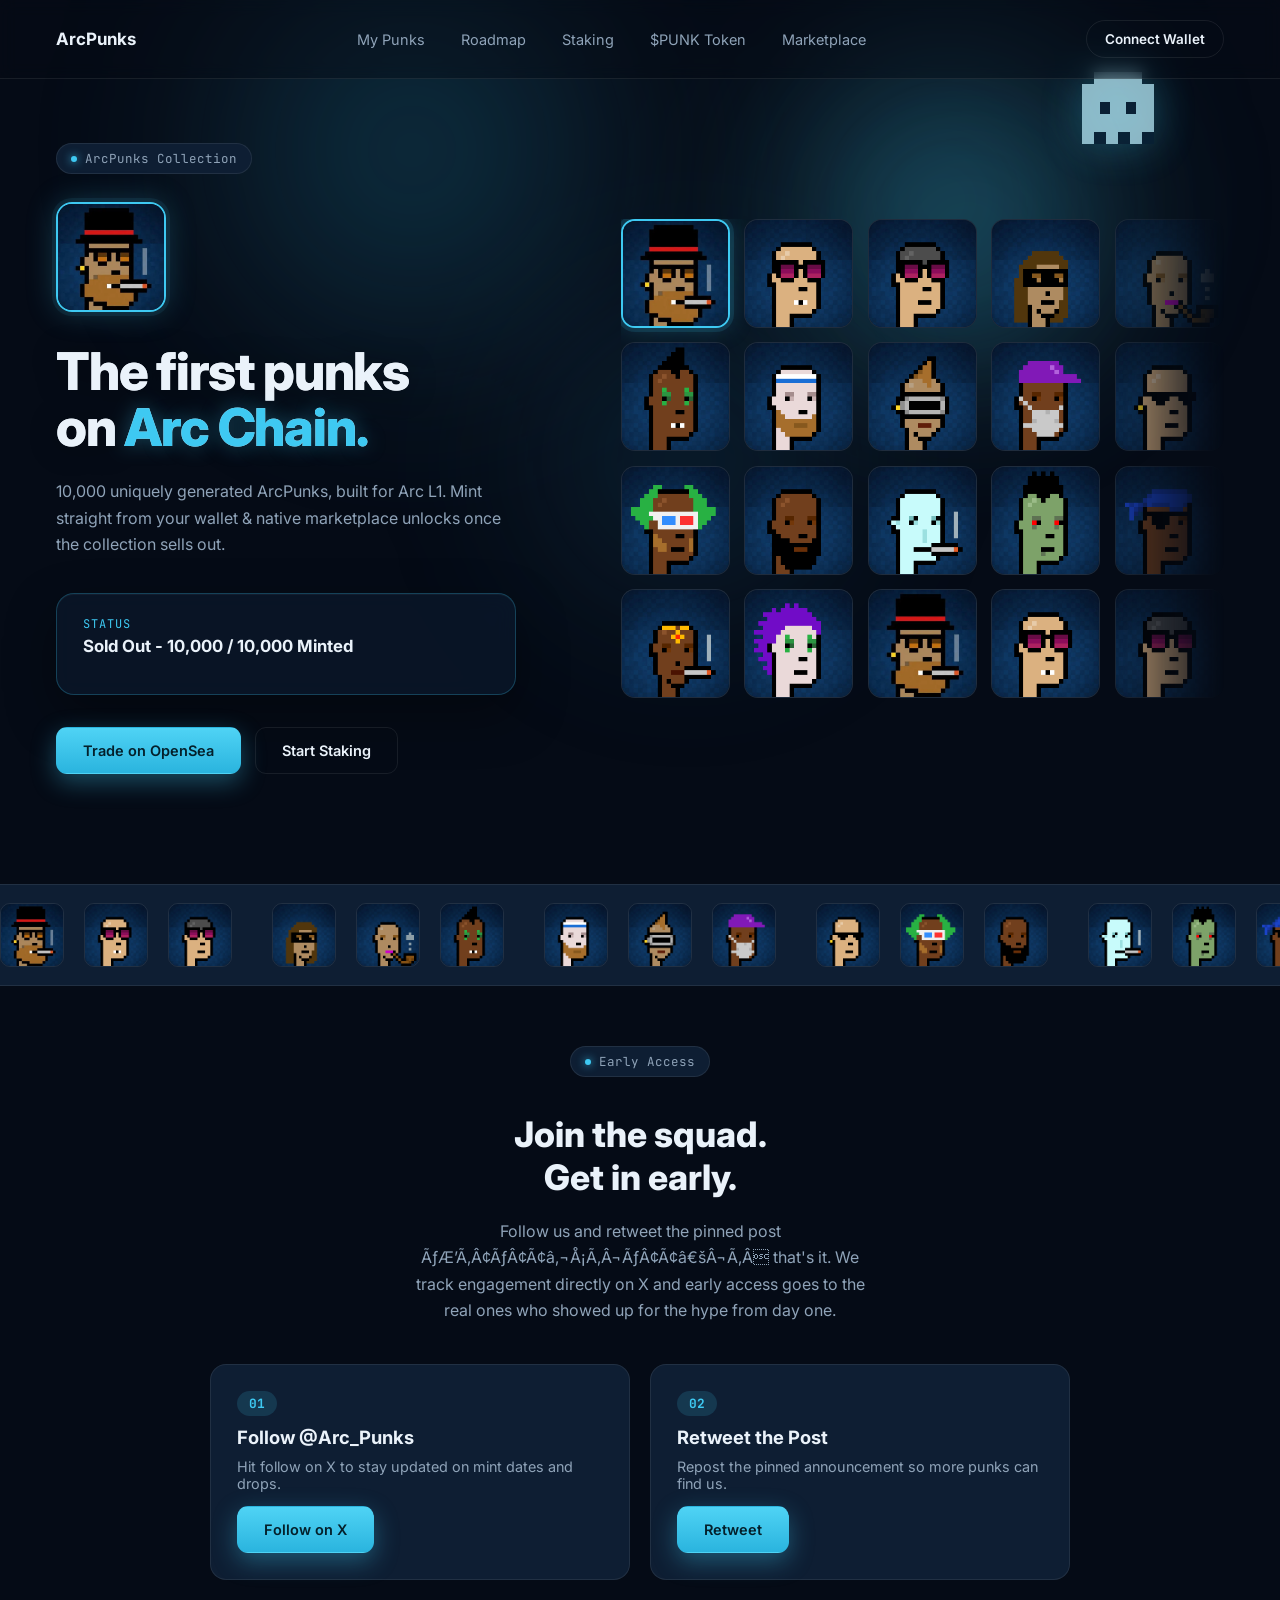
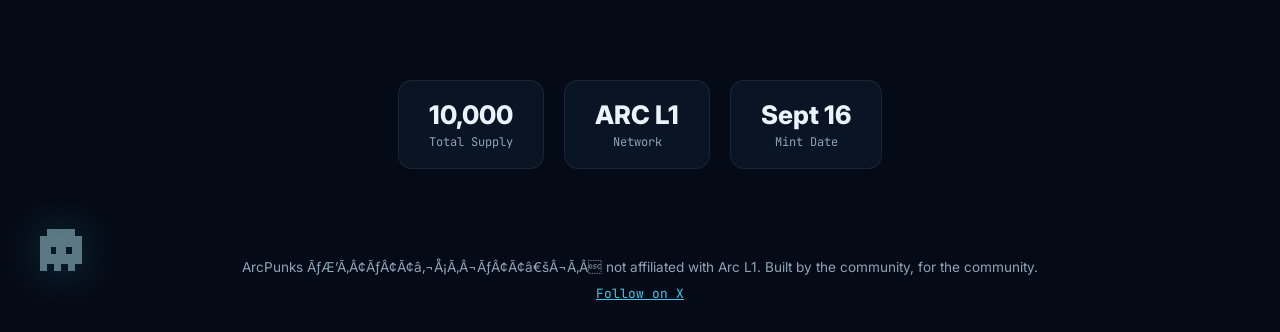
==== commit 97f6940d: "Fix broken dollar sign in PUNK Token nav link" ====
--- a/index.html
+++ b/index.html
@@ -24,7 +24,7 @@
       <a href="/profile">My Punks</a>
       <a href="/roadmap">Roadmap</a>
       <a href="/staking">Staking</a>
-      <a href="/token">\ Token</a>
+      <a href="/token">$PUNK Token</a>
       <a href="/punk-marketplace">Marketplace</a>
     </nav>
     <button class="btn btn-outline nav-cta" id="navWalletBtn">Connect Wallet</button>
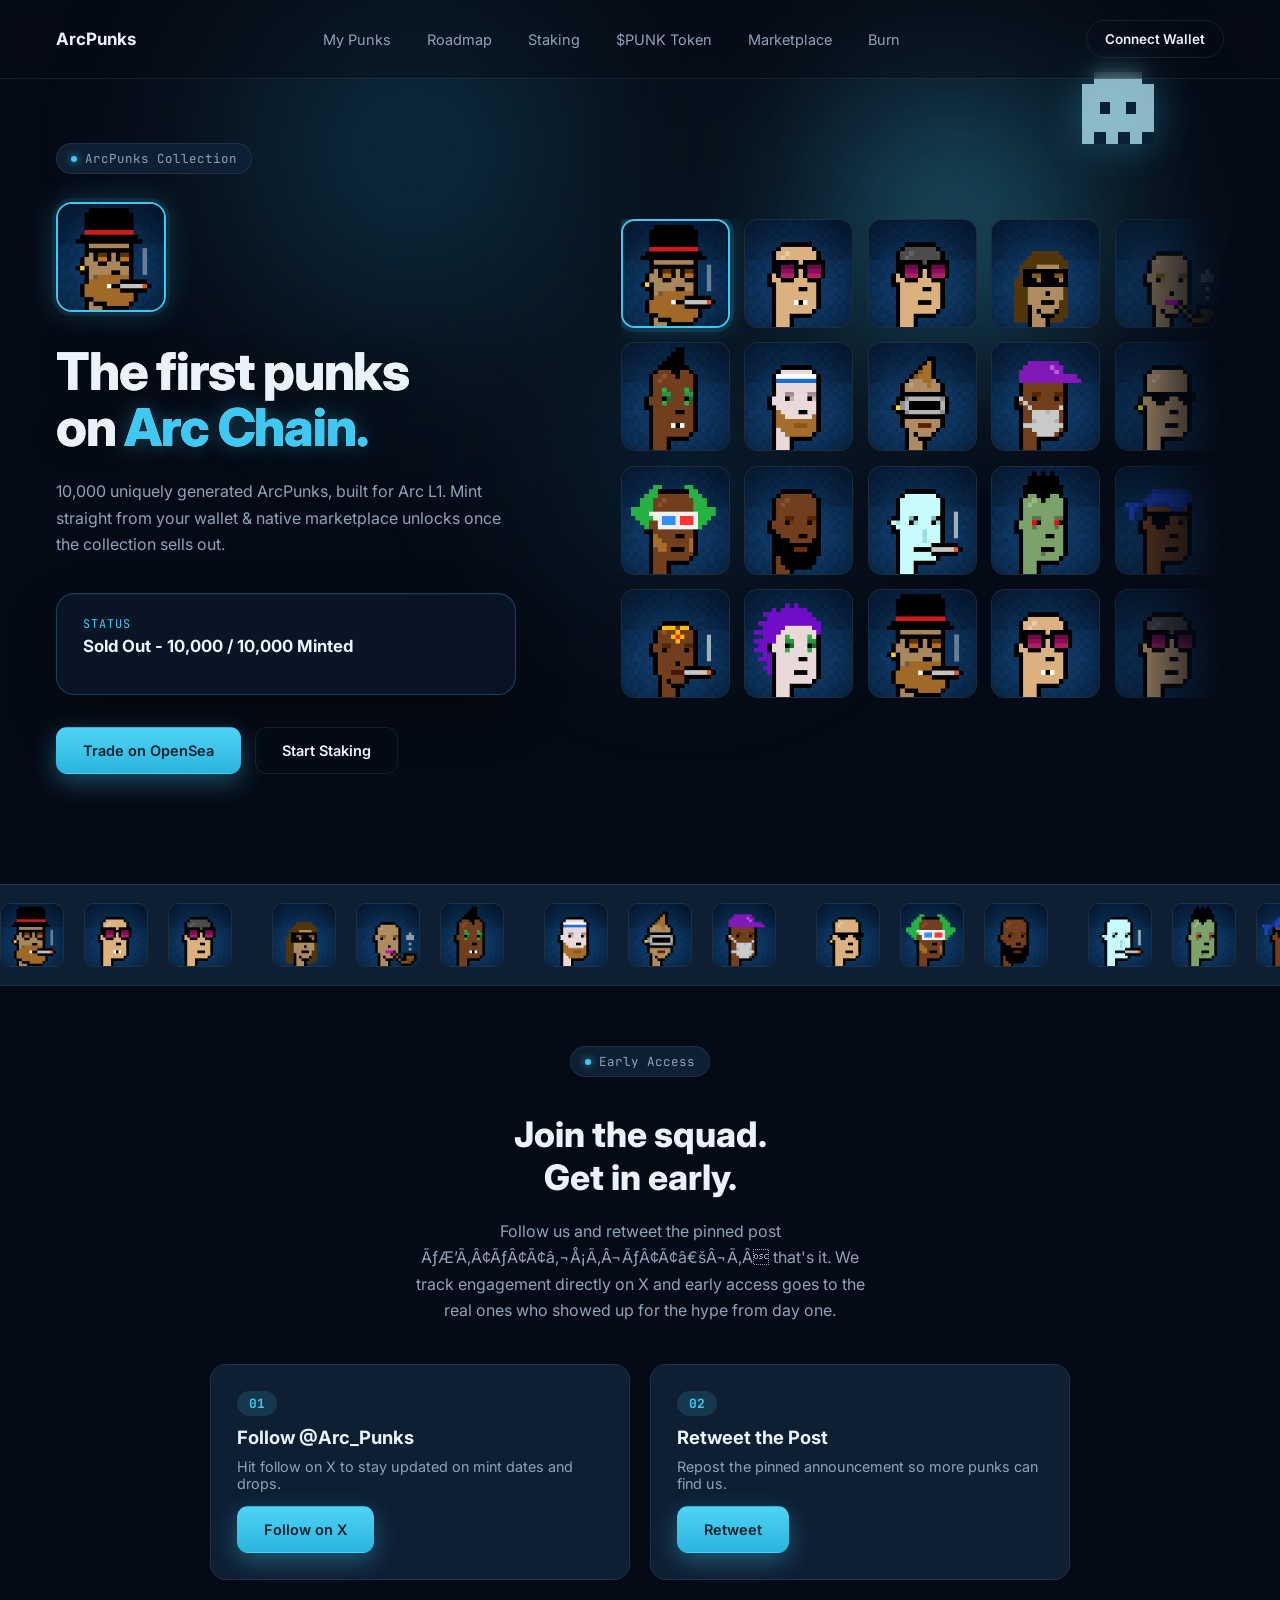
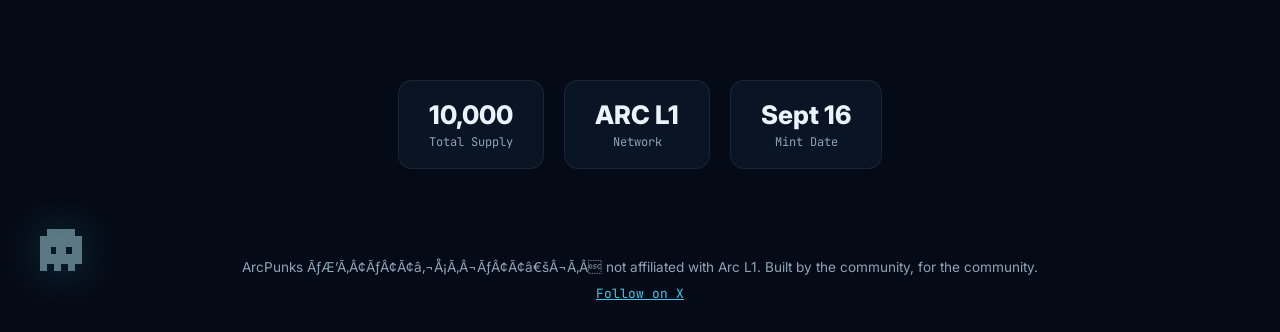
==== commit 8bd8bbca: "Add Burn to main nav, remove buggy glow div causing empty space" ====
--- a/index.html
+++ b/index.html
@@ -26,6 +26,7 @@
       <a href="/staking">Staking</a>
       <a href="/token">$PUNK Token</a>
       <a href="/punk-marketplace">Marketplace</a>
+      <a href="/burn">Burn</a>
     </nav>
     <button class="btn btn-outline nav-cta" id="navWalletBtn">Connect Wallet</button>
     <button class="nav-toggle" id="navToggle" aria-label="Menu">
--- a/css/style.css
+++ b/css/style.css
@@ -1458,3 +1458,451 @@
   .soon-headline { font-size: 1.9rem; }
   .soon-step-label { font-size: 0.62rem; max-width: 70px; }
 }
+
+/* ===== Burn machine animation ===== */
+.burn-machine {
+  position: fixed;
+  inset: 0;
+  display: none;
+  align-items: center;
+  justify-content: center;
+  background: rgba(5, 6, 15, 0.85);
+  backdrop-filter: blur(4px);
+  z-index: 9999;
+  flex-direction: column;
+}
+
+.burn-machine.active { display: flex; }
+
+.burn-hopper {
+  position: relative;
+  width: 160px;
+  height: 200px;
+}
+
+.burn-hopper-mouth {
+  position: absolute;
+  top: 0;
+  left: 20px;
+  right: 20px;
+  height: 8px;
+  background: rgba(255, 107, 107, 0.4);
+  border-radius: 4px;
+}
+
+.burn-falling-item {
+  position: absolute;
+  top: -10px;
+  left: 50%;
+  transform: translateX(-50%);
+  font-family: var(--font-mono);
+  font-weight: 800;
+  font-size: 1.2rem;
+  color: var(--text);
+  background: var(--panel);
+  border: 2px solid #ff6b6b;
+  border-radius: 10px;
+  padding: 10px 16px;
+  opacity: 0;
+}
+
+.burn-falling-item.falling {
+  animation: burn-fall 0.9s cubic-bezier(.5,0,1,.5) forwards;
+}
+
+@keyframes burn-fall {
+  0% { top: -10px; opacity: 1; transform: translateX(-50%) scale(1) rotate(0deg); }
+  70% { top: 140px; opacity: 1; transform: translateX(-50%) scale(0.7) rotate(180deg); }
+  100% { top: 160px; opacity: 0; transform: translateX(-50%) scale(0.2) rotate(360deg); }
+}
+
+.burn-flame {
+  font-size: 2.5rem;
+  margin-top: -20px;
+  animation: burn-flicker 0.6s ease-in-out infinite alternate;
+}
+
+@keyframes burn-flicker {
+  from { transform: scale(1) rotate(-3deg); filter: brightness(1); }
+  to { transform: scale(1.1) rotate(3deg); filter: brightness(1.3); }
+}
+
+.burn-particles {
+  position: absolute;
+  top: 55%;
+  left: 0;
+  width: 100%;
+  height: 100px;
+  pointer-events: none;
+}
+
+.burn-particle {
+  position: absolute;
+  bottom: 0;
+  width: 5px;
+  height: 5px;
+  background: #ff9d5c;
+  border-radius: 50%;
+  box-shadow: 0 0 6px #ff6b6b;
+  animation: burn-particle-rise 0.9s ease-out forwards;
+}
+
+@keyframes burn-particle-rise {
+  0% { transform: translate(0, 0) scale(1); opacity: 1; }
+  100% { transform: translate(var(--tx), -90px) scale(0); opacity: 0; }
+}
+
+.burn-success-msg {
+  position: fixed;
+  top: 30px;
+  left: 50%;
+  transform: translateX(-50%) translateY(-20px);
+  background: var(--panel);
+  border: 1px solid rgba(255, 107, 107, 0.4);
+  border-radius: 16px;
+  padding: 20px 28px;
+  text-align: center;
+  box-shadow: 0 20px 50px rgba(0,0,0,0.4);
+  z-index: 10000;
+  opacity: 0;
+  pointer-events: none;
+  transition: opacity 0.3s ease, transform 0.3s ease;
+  max-width: 90vw;
+}
+
+.burn-success-msg.visible {
+  opacity: 1;
+  transform: translateX(-50%) translateY(0);
+}
+
+.burn-success-icon {
+  font-size: 2rem;
+  display: block;
+  margin-bottom: 6px;
+}
+
+.burn-success-msg h2 {
+  font-size: 1.1rem;
+  font-weight: 800;
+  color: var(--text);
+  margin-bottom: 6px;
+}
+
+.burn-success-msg p {
+  font-size: 0.85rem;
+  color: var(--text-dim);
+  max-width: 320px;
+}
+
+
+/* ===== Burn page — premium redesign ===== */
+.burnpg {
+  position: relative;
+  max-width: 800px;
+  margin: 0 auto;
+  padding: 60px 20px 100px;
+  text-align: center;
+  overflow: hidden;
+}
+
+.burnpg-glow {
+  position: absolute;
+  top: -80px;
+  left: 50%;
+  transform: translateX(-50%);
+  width: 700px;
+  height: 400px;
+  background: radial-gradient(ellipse, rgba(255,122,26,0.12), transparent 65%);
+  pointer-events: none;
+  z-index: 0;
+}
+
+.burnpg > * { position: relative; z-index: 1; }
+
+.burnpg-headline { font-size: 2.4rem; margin-bottom: 12px; }
+.burnpg-subcopy { margin: 0 auto 30px; max-width: 480px; }
+
+.burnpg-spots-banner {
+  display: inline-flex;
+  align-items: center;
+  gap: 12px;
+  background: var(--panel);
+  border: 1px solid rgba(62, 201, 242, 0.25);
+  border-radius: 40px;
+  padding: 10px 22px;
+  margin-bottom: 40px;
+}
+
+.burnpg-spots-label {
+  font-family: var(--font-mono);
+  font-size: 0.78rem;
+  color: var(--text-dim);
+}
+
+.burnpg-spots-value {
+  font-family: var(--font-mono);
+  font-weight: 800;
+  font-size: 1.2rem;
+  color: var(--cyan);
+}
+
+.burnpg-step {
+  position: relative;
+  text-align: left;
+  background: var(--panel);
+  border: 1px solid var(--line);
+  border-radius: 20px;
+  padding: 28px;
+  margin-bottom: 0;
+  transition: border-color 0.3s ease, opacity 0.3s ease;
+}
+
+.burnpg-connector {
+  width: 2px;
+  height: 32px;
+  margin: 0 auto;
+  background: linear-gradient(180deg, var(--line), rgba(255,122,26,0.3));
+}
+
+.burnpg-step-head {
+  display: flex;
+  align-items: center;
+  gap: 16px;
+  margin-bottom: 22px;
+}
+
+.burnpg-step-badge {
+  width: 36px;
+  height: 36px;
+  border-radius: 50%;
+  background: var(--panel-2);
+  border: 2px solid var(--line);
+  display: flex;
+  align-items: center;
+  justify-content: center;
+  font-weight: 800;
+  color: var(--text-dim);
+  flex-shrink: 0;
+  transition: all 0.3s ease;
+}
+
+.burnpg-step-badge.done {
+  background: var(--cyan);
+  border-color: var(--cyan);
+  color: #05060f;
+}
+
+.burnpg-step-head-text { flex: 1; }
+
+.burnpg-step-head-text h2 {
+  font-size: 1.15rem;
+  font-weight: 800;
+  color: var(--text);
+  margin-bottom: 4px;
+}
+
+.burnpg-step-head-text p {
+  font-size: 0.82rem;
+  color: var(--text-dim);
+}
+
+.burnpg-ring-wrap {
+  position: relative;
+  width: 60px;
+  height: 60px;
+  flex-shrink: 0;
+}
+
+.burnpg-ring { width: 100%; height: 100%; transform: rotate(-90deg); }
+
+.burnpg-ring-track {
+  fill: none;
+  stroke: var(--panel-2);
+  stroke-width: 5;
+}
+
+.burnpg-ring-fill {
+  fill: none;
+  stroke: #ff7a1a;
+  stroke-width: 5;
+  stroke-linecap: round;
+  transition: stroke-dashoffset 0.5s ease;
+}
+
+.burnpg-ring-fill.punk { stroke: var(--cyan); }
+
+.burnpg-ring-text {
+  position: absolute;
+  inset: 0;
+  display: flex;
+  align-items: center;
+  justify-content: center;
+  font-family: var(--font-mono);
+  font-size: 0.65rem;
+  font-weight: 700;
+  color: var(--text);
+}
+
+.burnpg-toolbar {
+  display: flex;
+  align-items: center;
+  justify-content: space-between;
+  flex-wrap: wrap;
+  gap: 12px;
+  margin-bottom: 18px;
+  padding-bottom: 14px;
+  border-bottom: 1px solid var(--line);
+}
+
+.burnpg-toolbar-count {
+  font-family: var(--font-mono);
+  font-size: 0.8rem;
+  color: var(--text-dim);
+}
+
+.burnpg-toolbar-actions {
+  display: flex;
+  align-items: center;
+  gap: 16px;
+}
+
+.burnpg-manual-row {
+  display: flex;
+  gap: 10px;
+  max-width: 280px;
+  margin-top: 16px;
+}
+
+.burnpg-manual-row input {
+  flex: 1;
+  padding: 10px 14px;
+  border-radius: 10px;
+  border: 1px solid var(--line);
+  background: var(--panel-2);
+  color: var(--text);
+  font-family: var(--font-mono);
+}
+
+/* Step 2 locked state */
+#stepPunk {
+  opacity: 0.5;
+  pointer-events: none;
+}
+
+#stepPunk.unlocked {
+  opacity: 1;
+  pointer-events: auto;
+  border-color: rgba(62, 201, 242, 0.3);
+}
+
+.burnpg-lock-overlay {
+  position: absolute;
+  inset: 0;
+  z-index: 5;
+  display: flex;
+  flex-direction: column;
+  align-items: center;
+  justify-content: center;
+  gap: 8px;
+  background: rgba(5, 6, 15, 0.55);
+  border-radius: 20px;
+  color: var(--text-dim);
+  font-size: 0.85rem;
+  font-family: var(--font-mono);
+}
+
+.burnpg-punk-row {
+  display: flex;
+  gap: 10px;
+  margin-bottom: 12px;
+}
+
+.burnpg-punk-row input {
+  flex: 1;
+  padding: 12px 14px;
+  border-radius: 10px;
+  border: 1px solid var(--line);
+  background: var(--panel-2);
+  color: var(--text);
+  font-family: var(--font-mono);
+}
+
+.burnpg-punk-balance {
+  font-family: var(--font-mono);
+  font-size: 0.78rem;
+  color: var(--text-dimmer);
+}
+
+/* Custom confirm modal */
+.burnpg-confirm-overlay {
+  position: fixed;
+  inset: 0;
+  background: rgba(5, 6, 15, 0.75);
+  backdrop-filter: blur(4px);
+  display: flex;
+  align-items: center;
+  justify-content: center;
+  z-index: 10001;
+  opacity: 0;
+  pointer-events: none;
+  transition: opacity 0.2s ease;
+}
+
+.burnpg-confirm-overlay.visible {
+  opacity: 1;
+  pointer-events: auto;
+}
+
+.burnpg-confirm-panel {
+  background: var(--panel);
+  border: 1px solid rgba(255, 122, 26, 0.3);
+  border-radius: 20px;
+  padding: 32px;
+  width: 340px;
+  max-width: 90vw;
+  text-align: center;
+  box-shadow: 0 30px 60px rgba(0,0,0,0.5);
+  transform: scale(0.95);
+  transition: transform 0.2s ease;
+}
+
+.burnpg-confirm-overlay.visible .burnpg-confirm-panel { transform: scale(1); }
+
+.burnpg-confirm-icon { margin-bottom: 14px; }
+
+.burnpg-confirm-panel h3 {
+  font-size: 1.1rem;
+  font-weight: 800;
+  color: var(--text);
+  margin-bottom: 10px;
+}
+
+.burnpg-confirm-panel p {
+  font-size: 0.85rem;
+  color: var(--text-dim);
+  margin-bottom: 22px;
+  line-height: 1.5;
+}
+
+.burnpg-confirm-actions {
+  display: flex;
+  gap: 10px;
+}
+
+.burnpg-confirm-actions .btn {
+  flex: 1;
+  justify-content: center;
+}
+
+@media (max-width: 600px) {
+  .burnpg-step-head { flex-wrap: wrap; }
+  .burnpg-headline { font-size: 1.9rem; }
+}
+
+/* ===== Selected count indicator ===== */
+.burnpg-selected-count {
+  font-family: var(--font-mono);
+  font-size: 0.78rem;
+  color: #ff8a5c;
+  font-weight: 700;
+}
